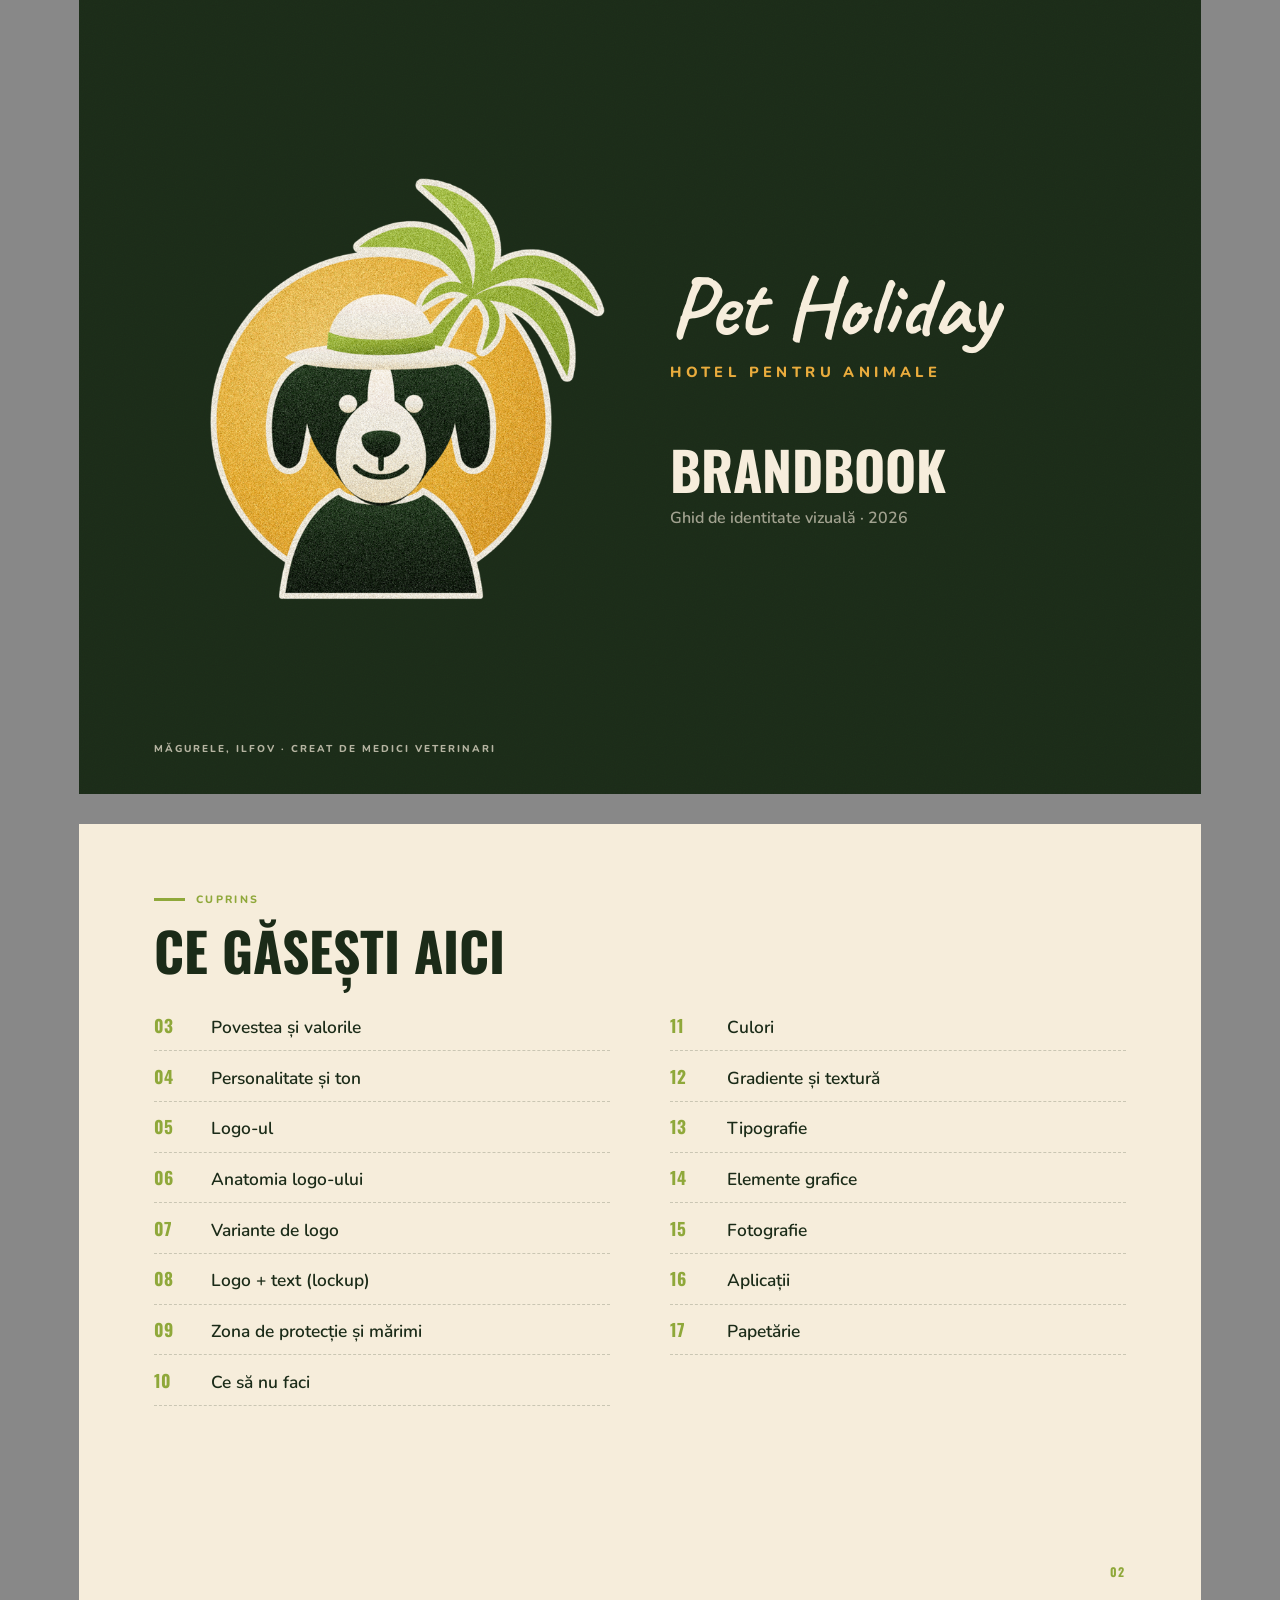
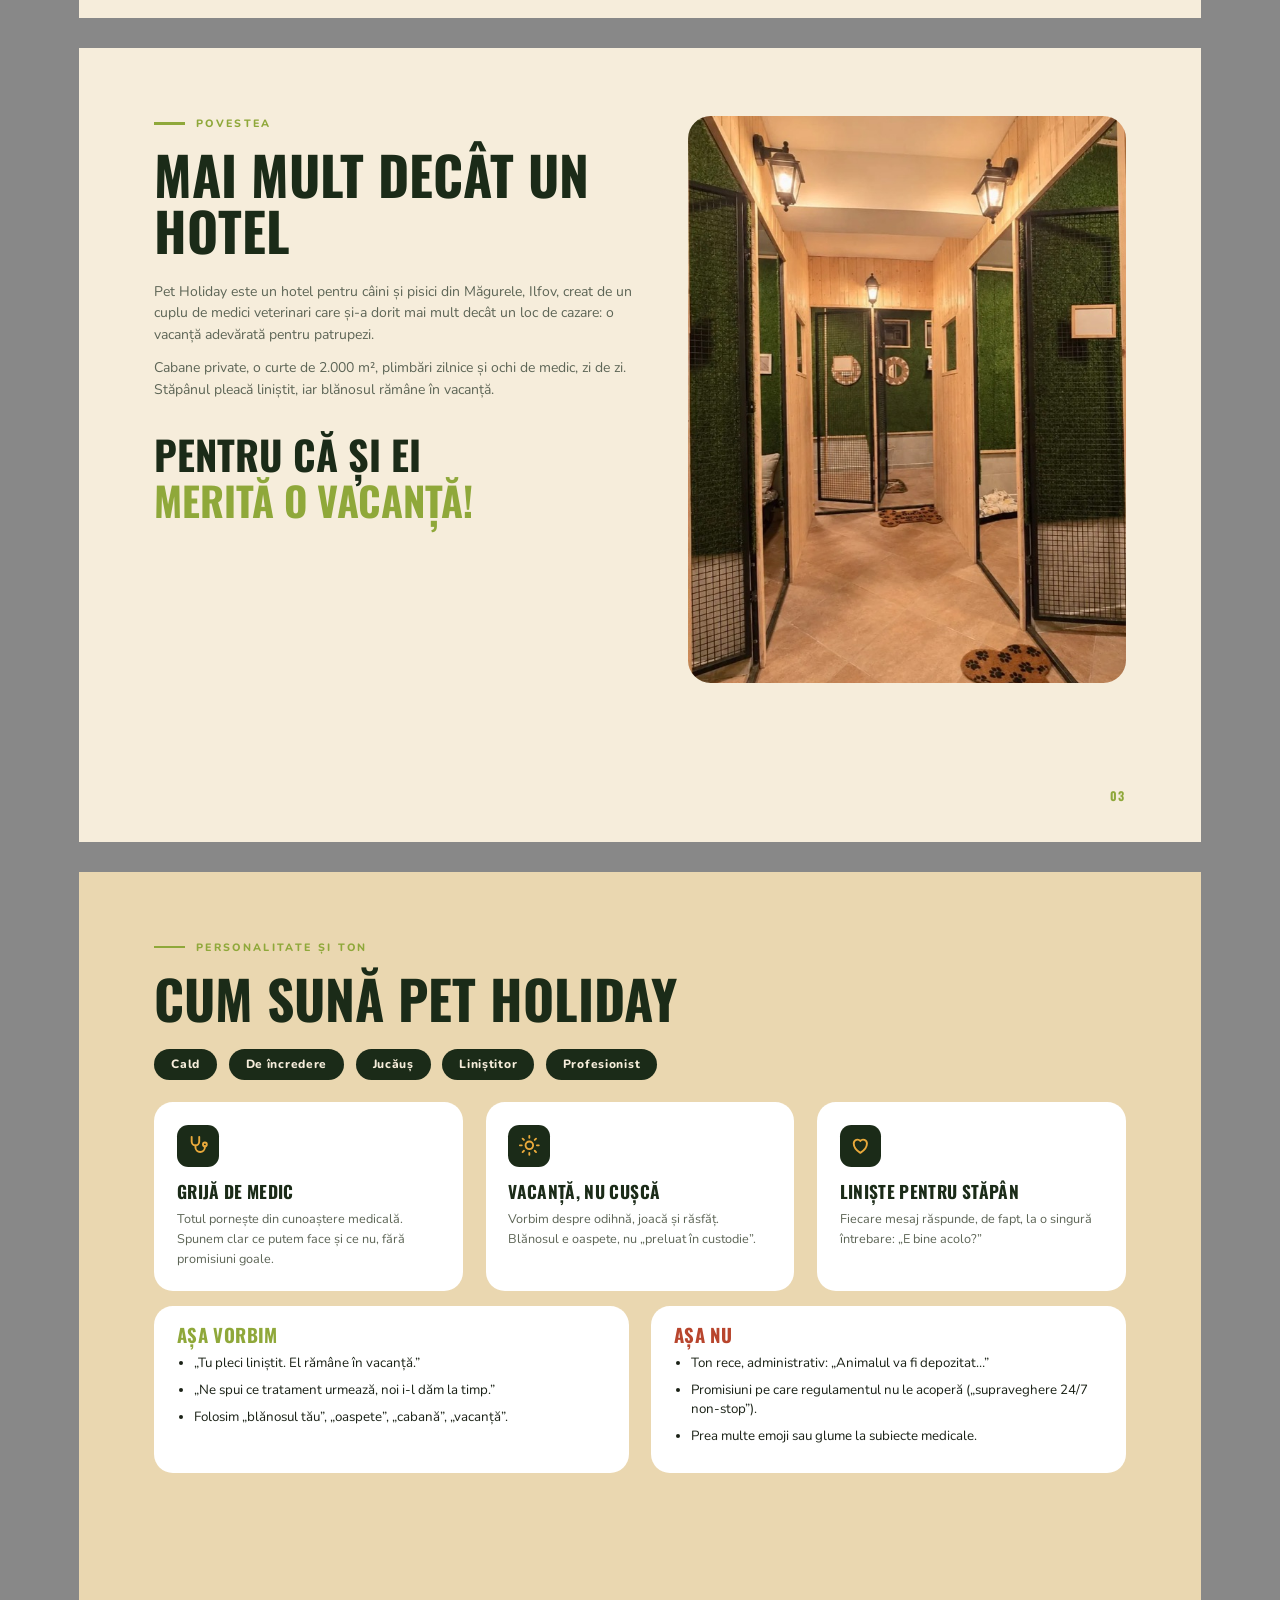
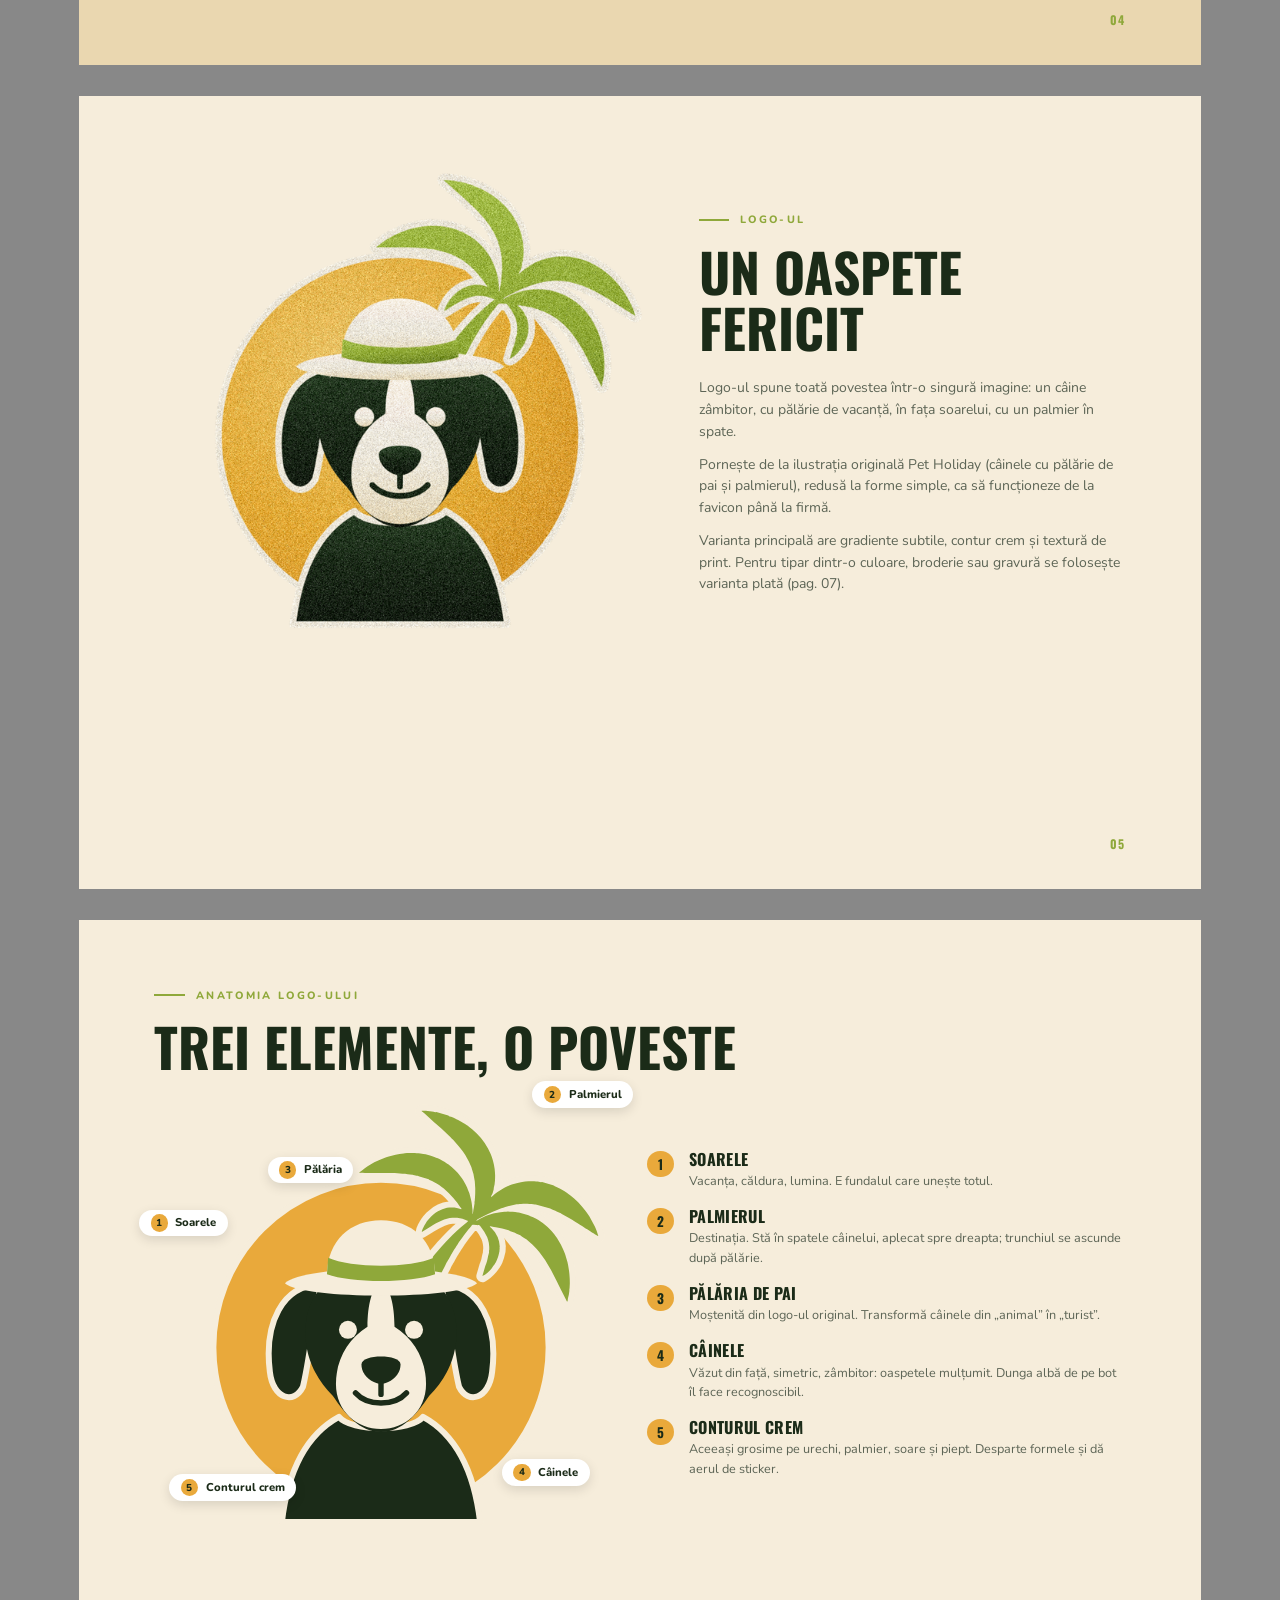
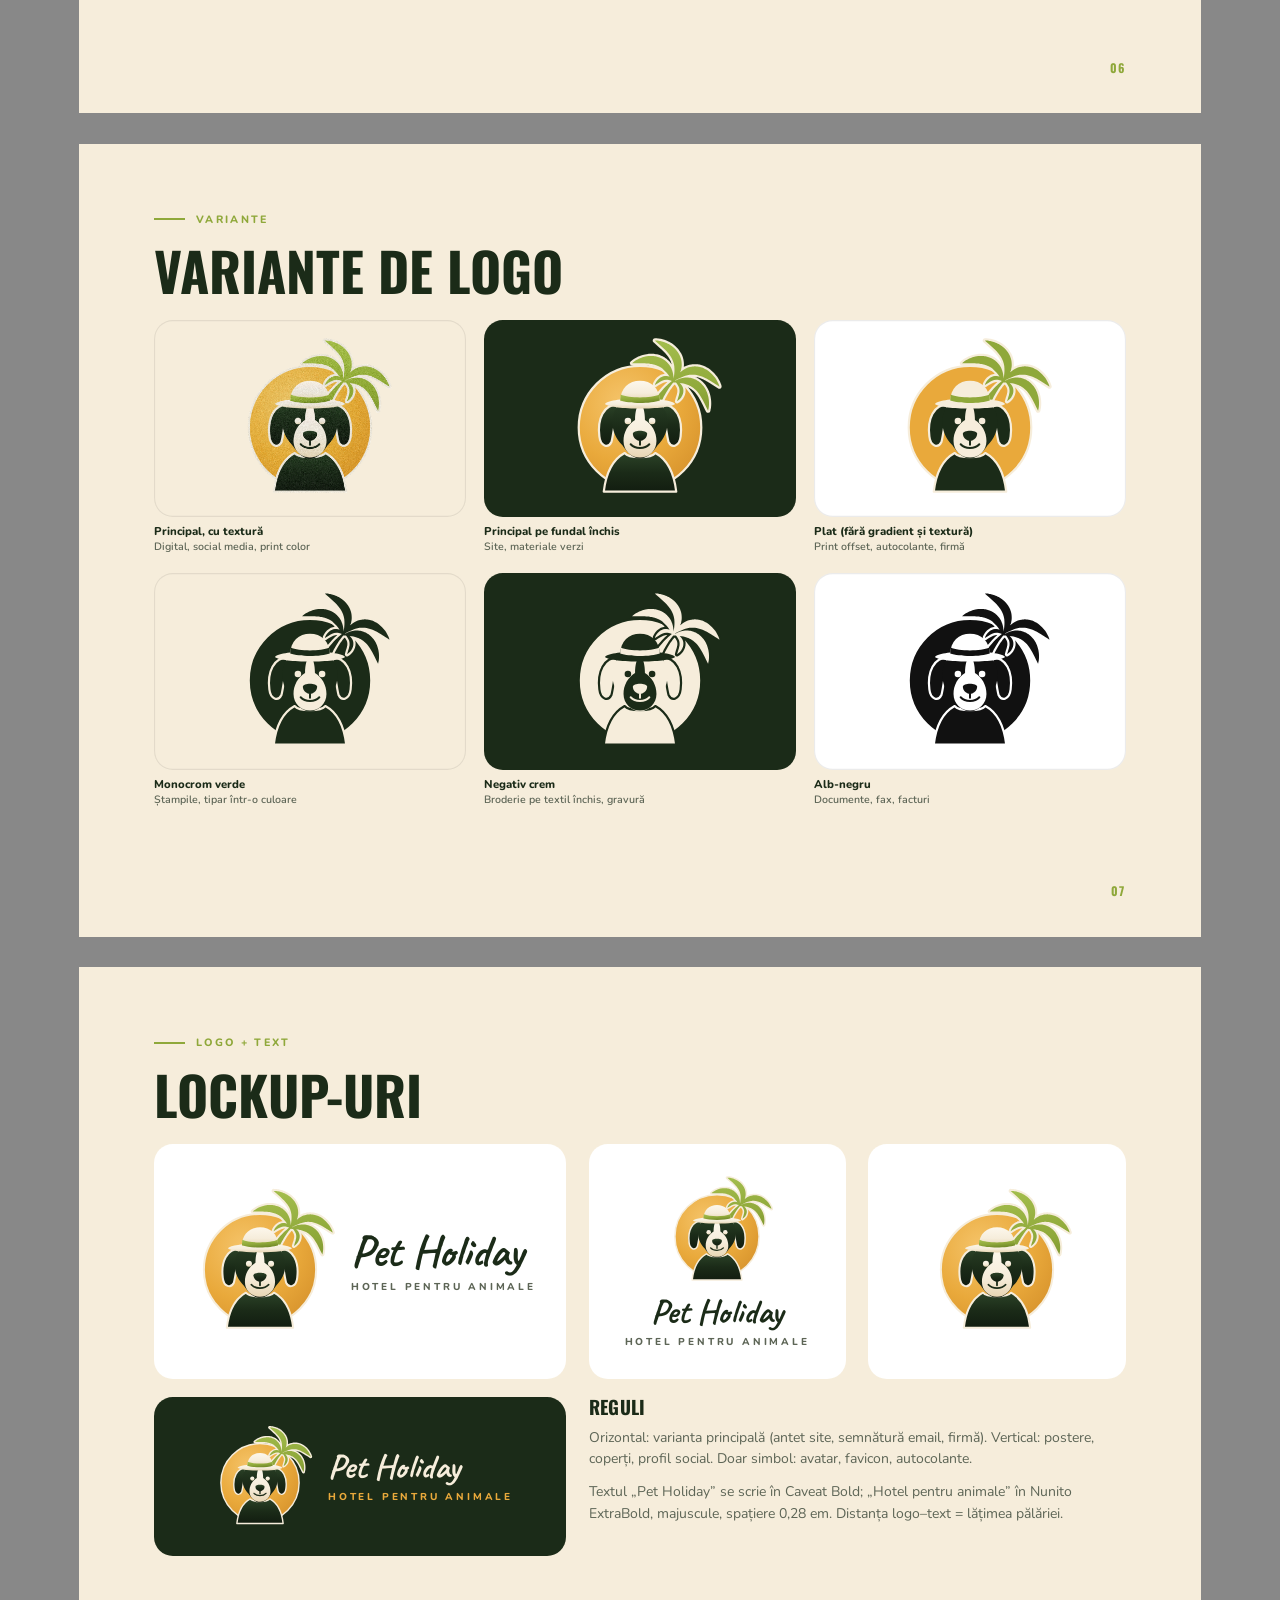
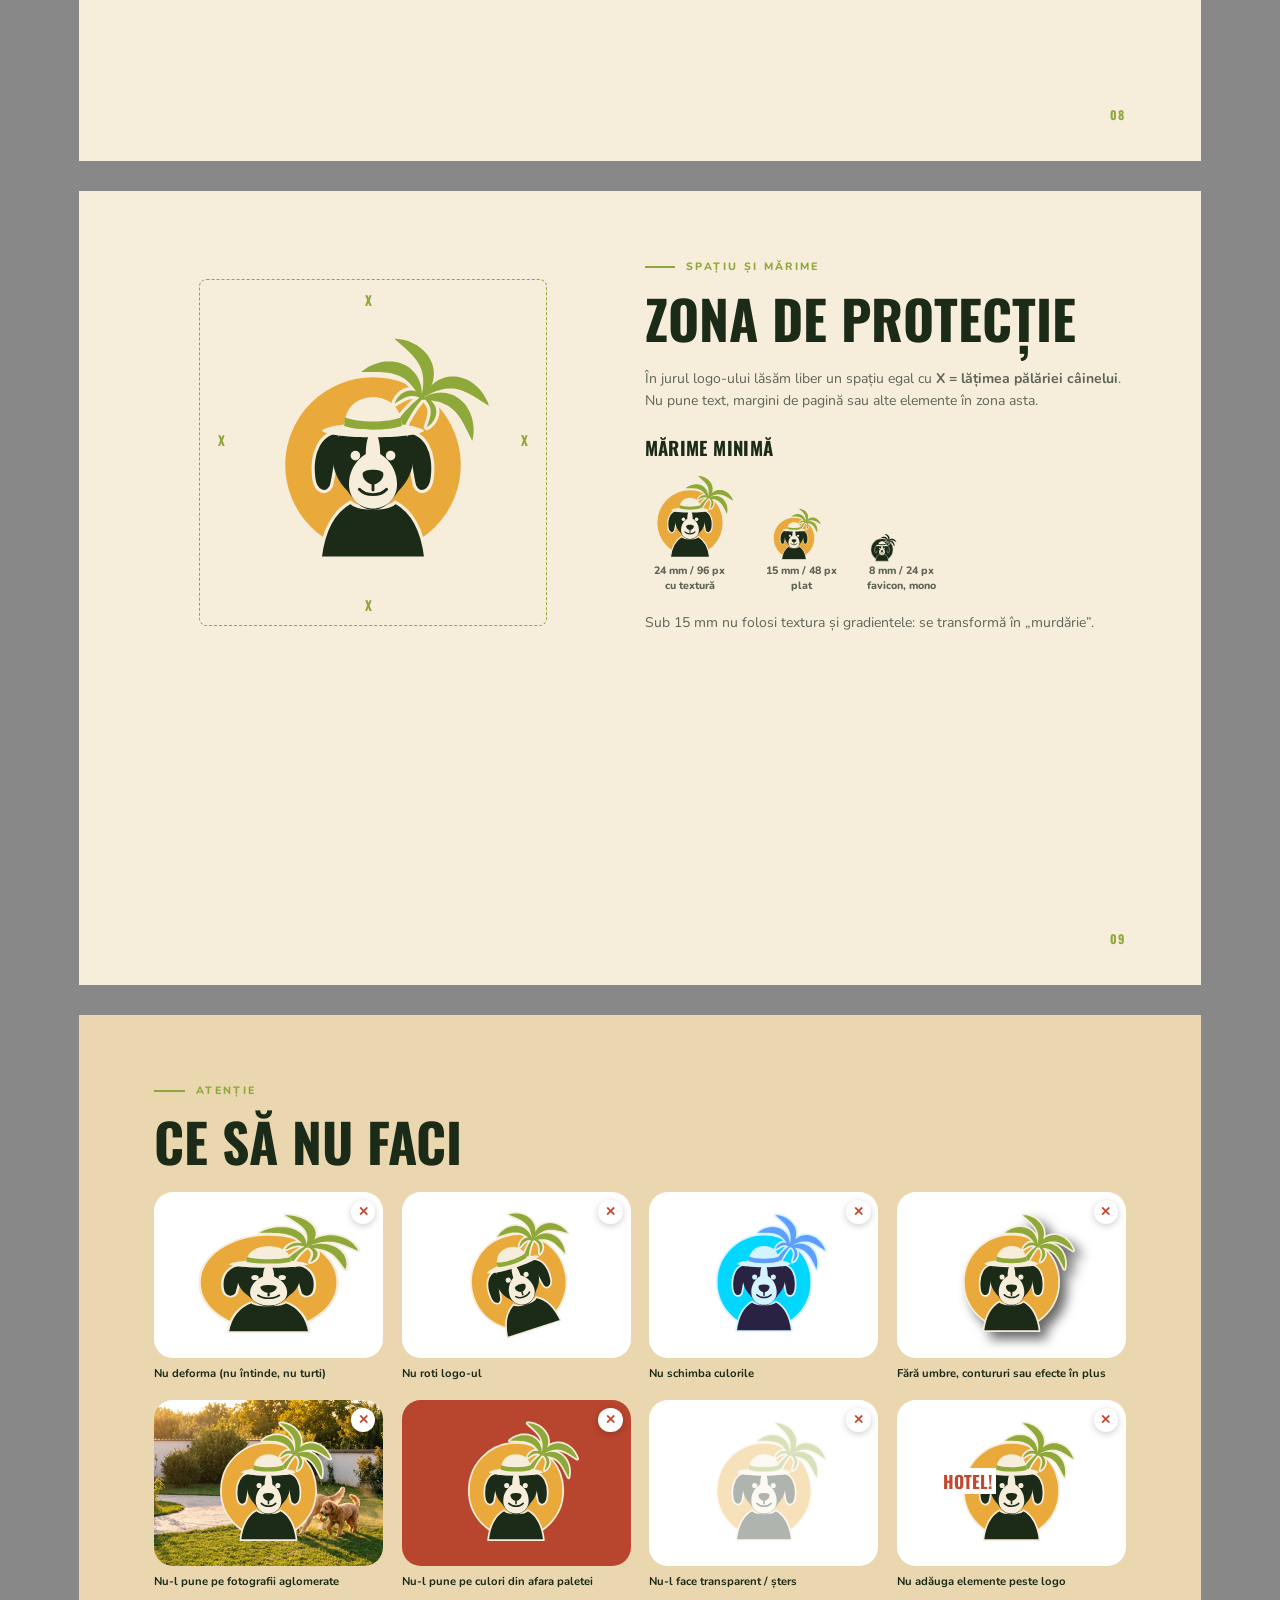
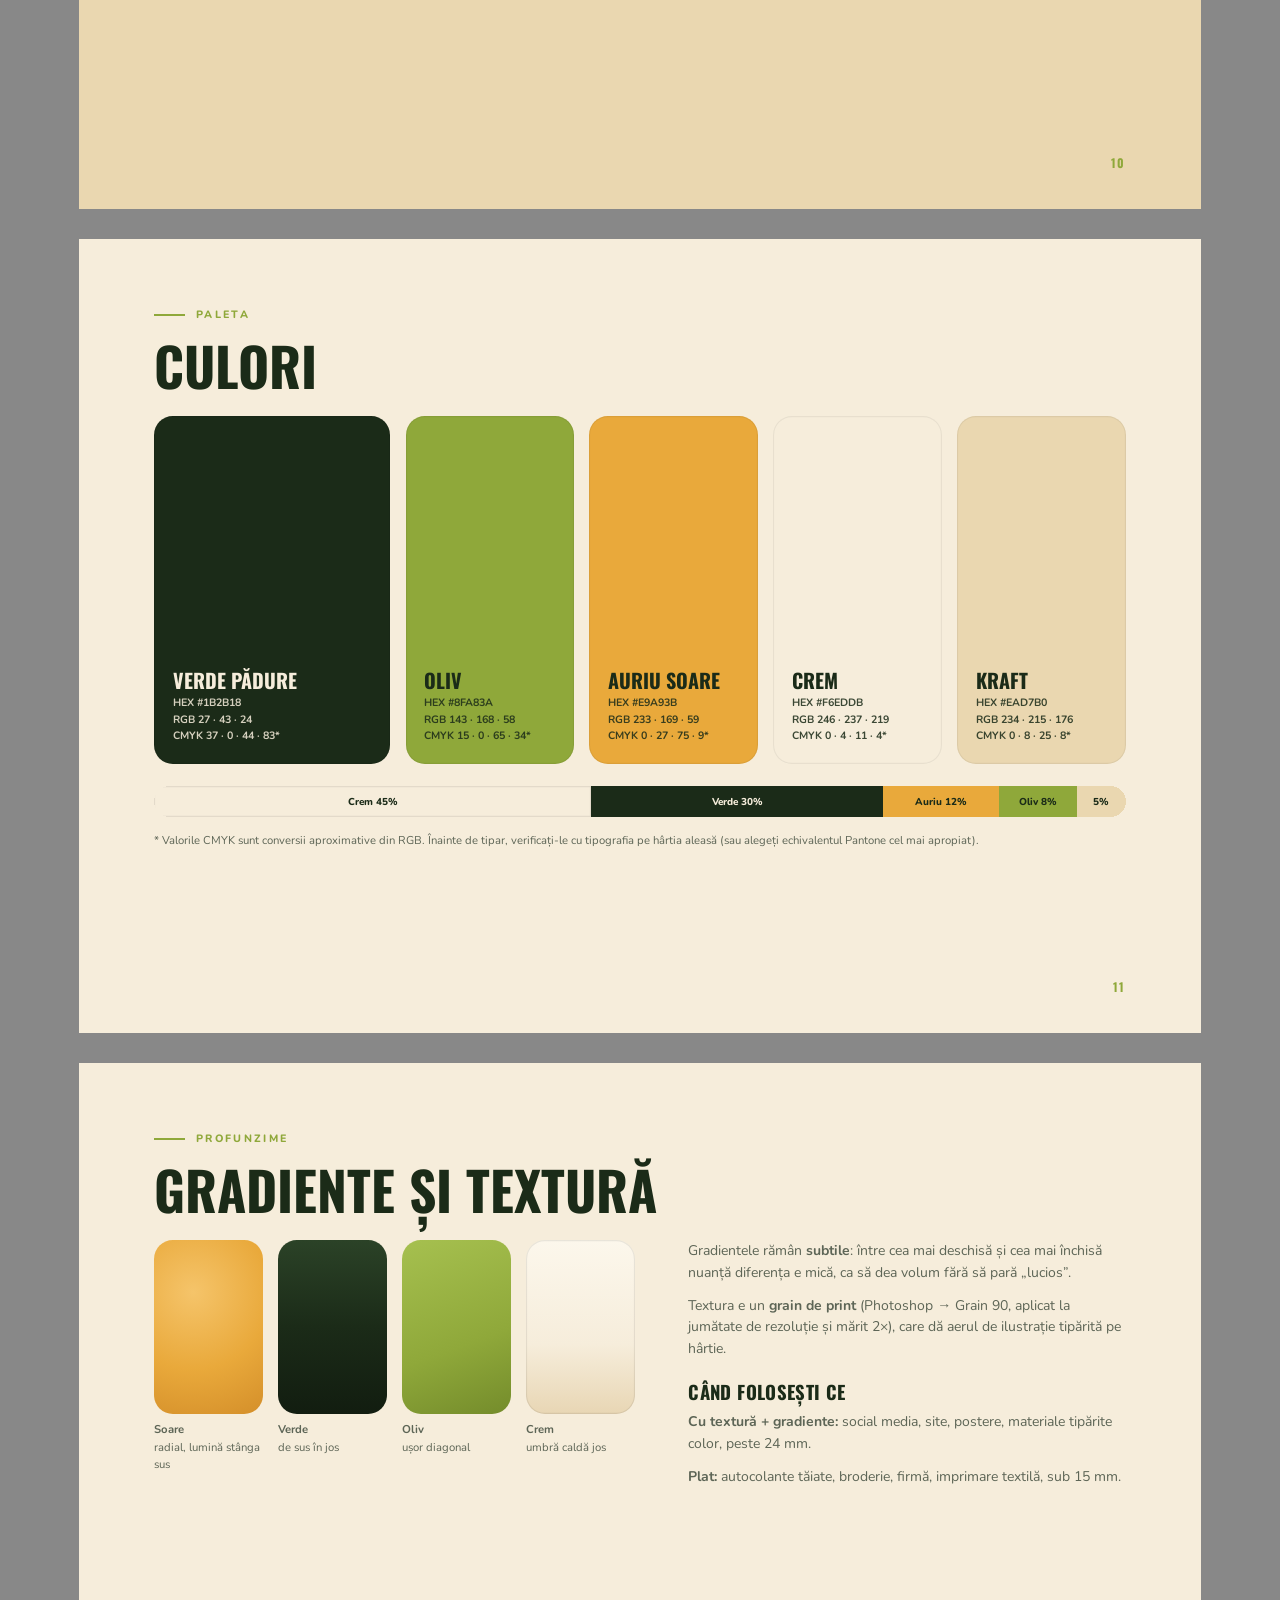
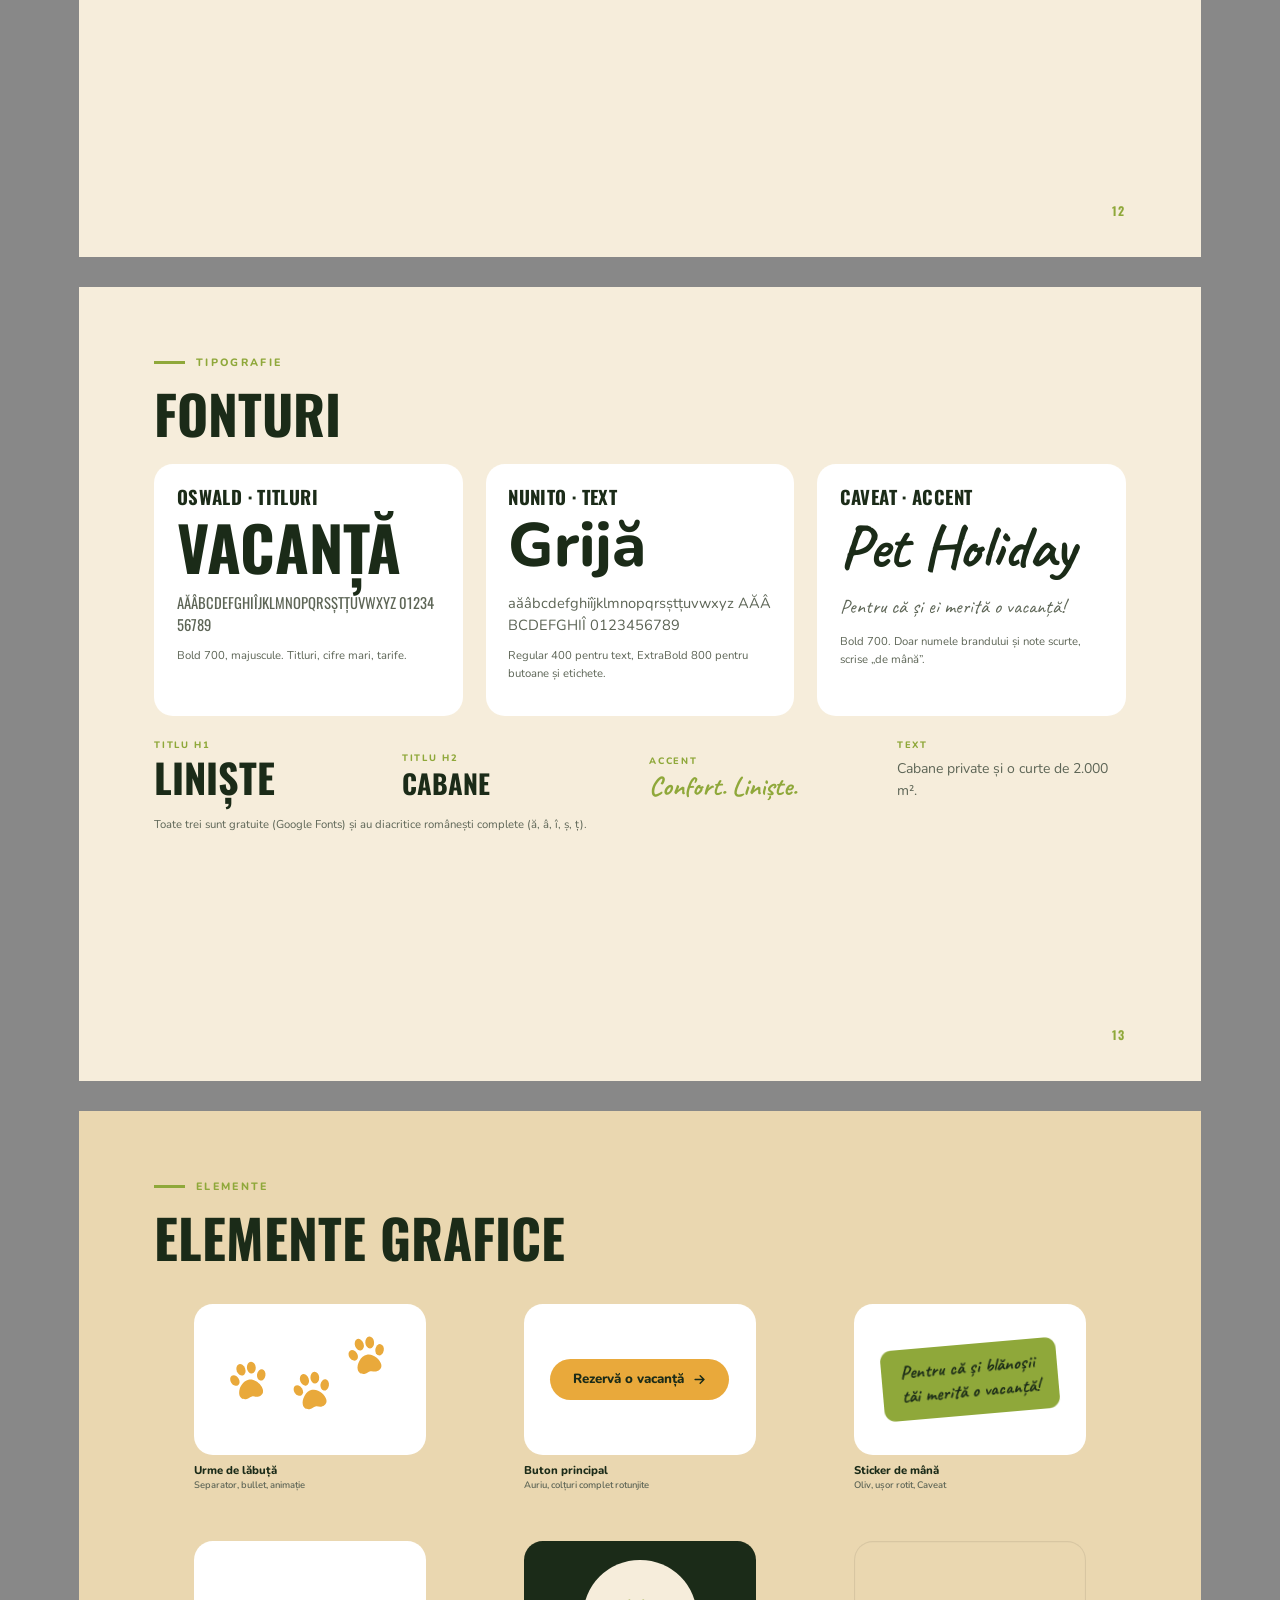
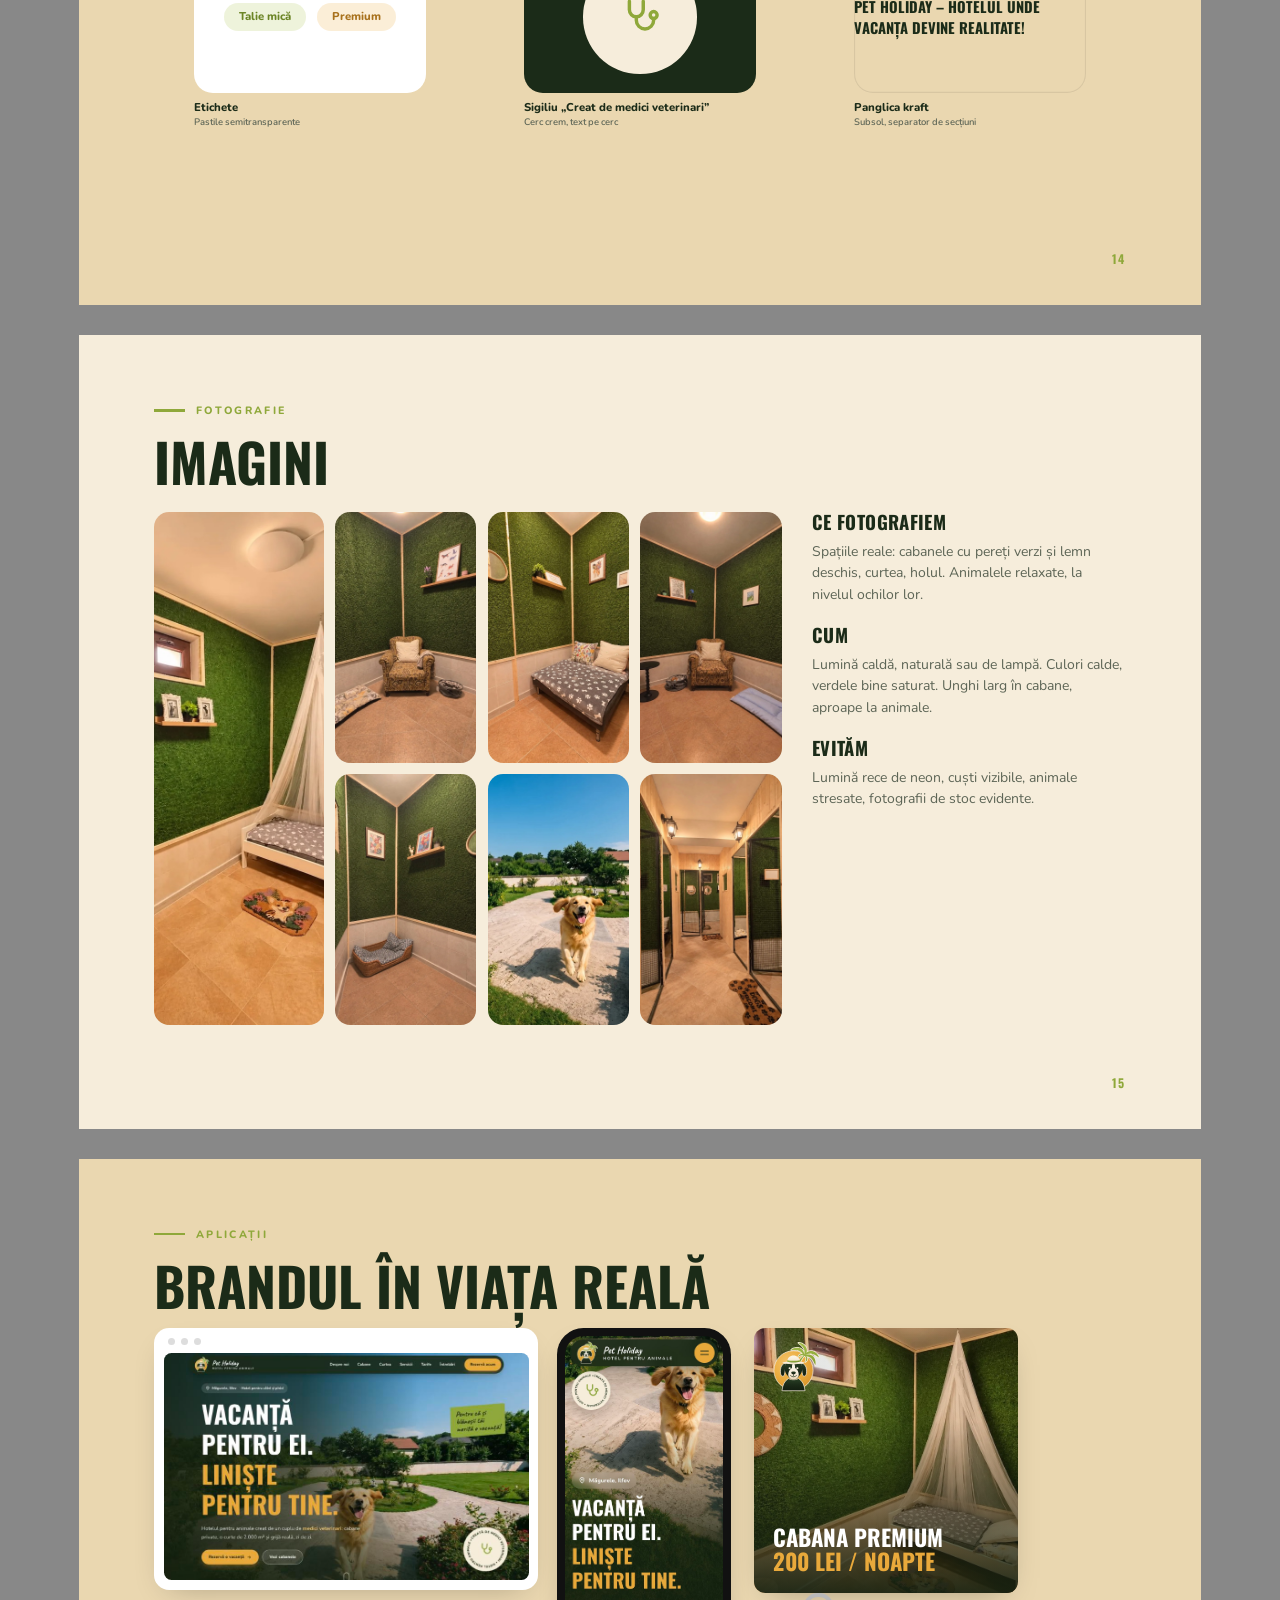
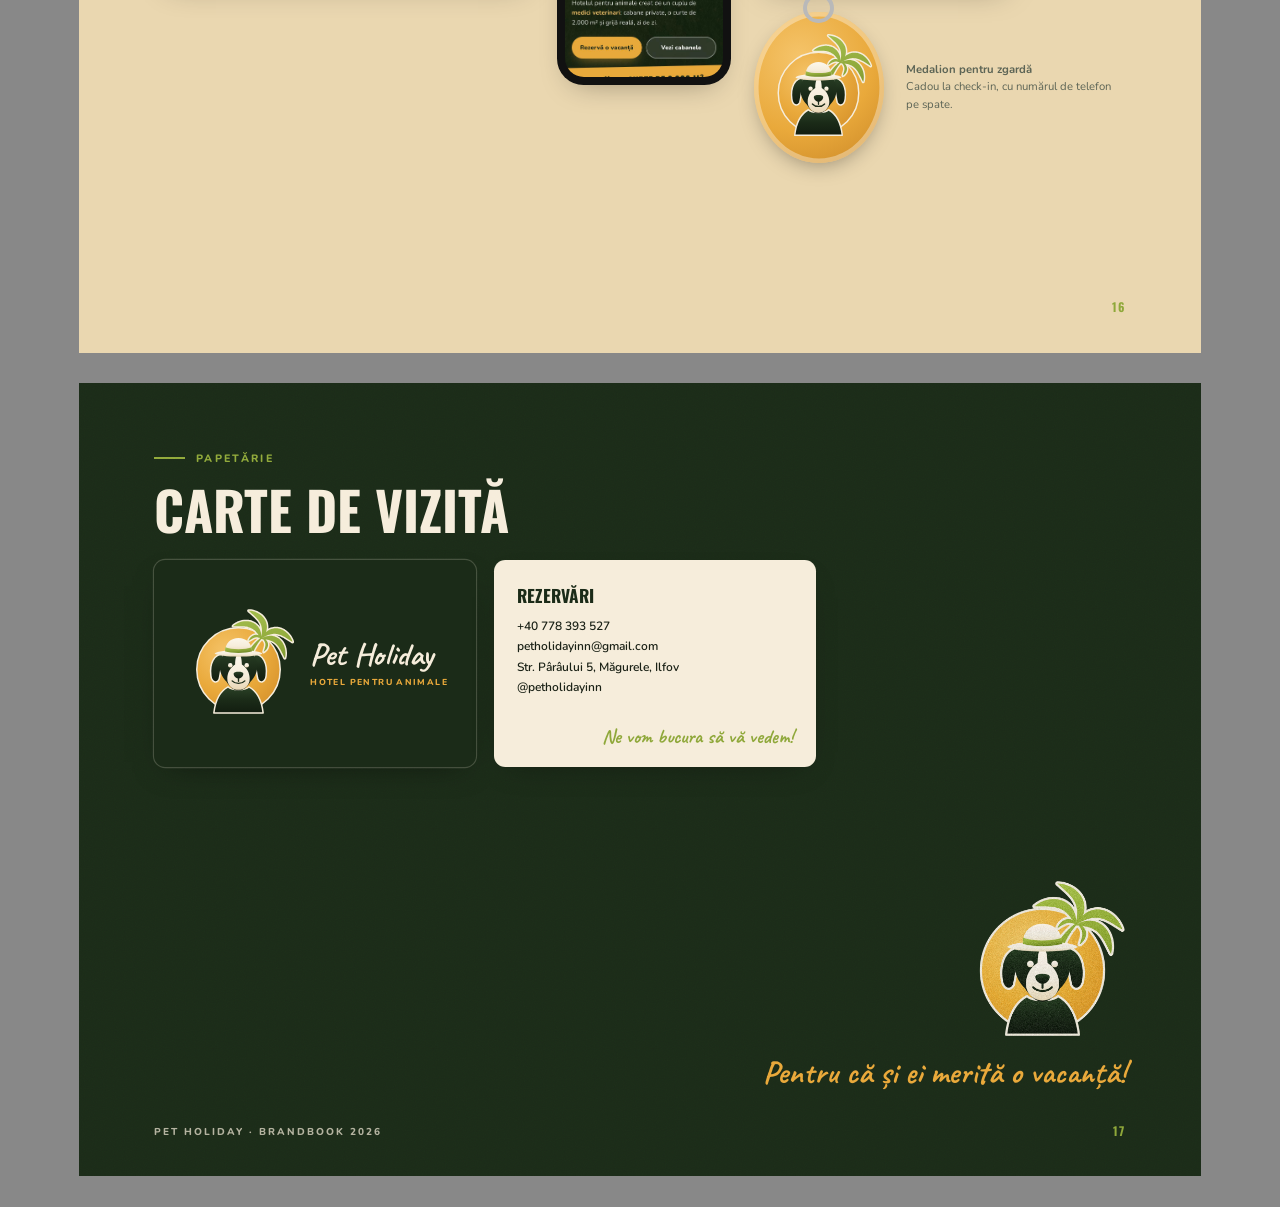
==== brandbook/index.html @ 78e35b61 "Logo nou, regulament, tarife, poze reale si brandbook - logo nou (caine cu palarie, soare, palmier) " ====
<!doctype html>
<html lang="ro">
<head>
<meta charset="utf-8">
<title>Pet Holiday – Brandbook</title>
<link rel="preconnect" href="https://fonts.googleapis.com">
<link rel="preconnect" href="https://fonts.gstatic.com" crossorigin>
<link href="https://fonts.googleapis.com/css2?family=Oswald:wght@500;600;700&family=Caveat:wght@500;700&family=Nunito:ital,wght@0,400;0,600;0,700;0,800;1,400&display=swap" rel="stylesheet">
<style>
  @page { size: 297mm 210mm; margin: 0; }
  :root { --forest:#1b2b18; --forest2:#24391f; --olive:#8fa83a; --gold:#e9a93b; --cream:#f6eddb; --kraft:#ead7b0; --ink:#1a2116; --muted:#5d6556; }
  * { box-sizing: border-box; -webkit-print-color-adjust: exact; print-color-adjust: exact; }
  html, body { margin: 0; background: #888; font-family: Nunito, sans-serif; color: var(--ink); }
  .page { width: 297mm; height: 210mm; position: relative; overflow: hidden; background: var(--cream); page-break-after: always; break-after: page; padding: 18mm 20mm; margin: 0 auto 8mm; }
  .page:last-child { page-break-after: auto; break-after: auto; }
  @media print { html, body { background: none; } .page { margin: 0; } }
  .dark { background: var(--forest); color: var(--cream); }
  .kraft { background: var(--kraft); }
  h1, h2, h3 { font-family: Oswald, sans-serif; text-transform: uppercase; margin: 0; line-height: 1.05; }
  h2 { font-size: 40pt; color: var(--forest); margin-bottom: 6mm; }
  .dark h2 { color: var(--cream); }
  h3 { font-size: 14pt; color: var(--forest); margin-bottom: 2.5mm; letter-spacing: .02em; }
  .dark h3 { color: var(--gold); }
  p { margin: 0 0 3mm; font-size: 10.5pt; line-height: 1.55; color: var(--muted); }
  .dark p { color: rgba(246,237,219,.78); }
  .eyebrow { display: flex; align-items: center; gap: 3mm; font: 800 8pt Nunito; letter-spacing: .22em; text-transform: uppercase; color: var(--olive); margin-bottom: 4mm; }
  .eyebrow::before { content: ""; width: 8mm; height: .6mm; background: currentColor; }
  .dark .eyebrow { color: var(--olive); }
  .script { font-family: Caveat, cursive; font-weight: 700; }
  .num { position: absolute; right: 20mm; bottom: 10mm; font: 700 9pt Oswald; color: var(--olive); letter-spacing: .1em; }
  .foot { position: absolute; left: 20mm; bottom: 10mm; font: 800 7.5pt Nunito; letter-spacing: .2em; text-transform: uppercase; color: var(--muted); opacity: .7; }
  .dark .foot { color: var(--cream); }
  .grid2 { display: grid; grid-template-columns: 1fr 1fr; gap: 14mm; align-items: center; }
  .card { background: #fff; border-radius: 5mm; padding: 6mm; }
  .tile { border-radius: 5mm; display: grid; place-items: center; }
  img { display: block; }

  /* copertă */
  .cover { display: grid; grid-template-columns: 1.05fr 1fr; align-items: center; gap: 10mm; }
  .cover .logo { width: 120mm; height: 120mm; }
  .cover .title b { display: block; font: 700 64pt/1 Caveat; color: var(--cream); }
  .cover .title small { display: block; font: 800 11pt Nunito; letter-spacing: .3em; text-transform: uppercase; color: var(--gold); margin-top: 3mm; }
  .cover .title .bb { font: 700 40pt/1 Oswald; text-transform: uppercase; color: var(--cream); margin-top: 16mm; }
  .cover .title .yr { font: 600 12pt Nunito; color: rgba(246,237,219,.6); margin-top: 3mm; }
  .grain { position: absolute; inset: 0; pointer-events: none; opacity: .14; background-image: url("data:image/svg+xml,%3Csvg xmlns='http://www.w3.org/2000/svg' width='220' height='220'%3E%3Cfilter id='n'%3E%3CfeTurbulence type='fractalNoise' baseFrequency='.9' numOctaves='2' stitchTiles='stitch'/%3E%3C/filter%3E%3Crect width='220' height='220' filter='url(%23n)'/%3E%3C/svg%3E"); mix-blend-mode: overlay; }

  /* cuprins */
  .toc { columns: 2; column-gap: 16mm; margin-top: 4mm; }
  .toc div { display: flex; gap: 5mm; align-items: baseline; padding: 3mm 0; border-bottom: .3mm dashed rgba(27,43,24,.2); break-inside: avoid; font: 600 13pt Nunito; color: var(--forest); }
  .toc span { font: 700 13pt Oswald; color: var(--olive); width: 10mm; }

  .values { display: grid; grid-template-columns: repeat(3, 1fr); gap: 6mm; margin-top: 8mm; }
  .values .card h3 { font-size: 13pt; }
  .values .card p { font-size: 9.5pt; margin: 0; }
  .ico { width: 11mm; height: 11mm; border-radius: 3mm; background: var(--forest); color: var(--gold); display: grid; place-items: center; margin-bottom: 4mm; }
  .ico svg { width: 6mm; height: 6mm; }
  .quote { font: 700 30pt/1.15 Oswald; text-transform: uppercase; color: var(--forest); }
  .quote em { font-style: normal; color: var(--olive); }

  .voice { display: grid; grid-template-columns: 1fr 1fr; gap: 6mm; margin-top: 4mm; }
  .voice .card { padding: 5mm 6mm; }
  .voice li { font-size: 10pt; line-height: 1.45; color: var(--ink); margin-bottom: 2mm; }
  .voice ul { margin: 0; padding-left: 4.5mm; }
  .ok h3 { color: var(--olive); } .no h3 { color: #b8452d; }
  .traits { display: flex; gap: 3mm; flex-wrap: wrap; margin: 2mm 0 6mm; }
  .traits span { padding: 2mm 4.5mm; border-radius: 99mm; background: var(--forest); color: var(--cream); font: 800 9pt Nunito; letter-spacing: .06em; }

  /* logo */
  .anat { position: relative; width: 120mm; height: 120mm; }
  .anat img { width: 100%; height: 100%; }
  .lbl { position: absolute; font: 800 8.5pt Nunito; color: var(--forest); background: #fff; padding: 1.2mm 3mm; border-radius: 99mm; white-space: nowrap; box-shadow: 0 1mm 3mm rgba(0,0,0,.12); }
  .lbl::before { content: attr(data-n); display: inline-grid; place-items: center; width: 4.6mm; height: 4.6mm; border-radius: 50%; background: var(--gold); color: var(--forest); margin-right: 2mm; font-size: 7.5pt; }
  .legend .row { display: flex; gap: 4mm; margin-bottom: 4.5mm; }
  .legend .row b { flex: none; width: 7mm; height: 7mm; border-radius: 50%; background: var(--gold); display: grid; place-items: center; font: 700 10pt Oswald; color: var(--forest); }
  .legend h3 { font-size: 12pt; margin-bottom: 1mm; }
  .legend p { margin: 0; font-size: 9.5pt; }

  .variants { display: grid; grid-template-columns: repeat(3, 1fr); gap: 5mm; margin-top: 2mm; }
  .variants figure { margin: 0; }
  .variants .tile { height: 52mm; }
  .variants img { width: 44mm; height: 44mm; }
  .variants figcaption { margin-top: 2mm; font: 800 8.5pt Nunito; color: var(--forest); }
  .variants figcaption small { display: block; font-weight: 600; color: var(--muted); font-size: 8pt; }

  .lockups { display: grid; grid-template-columns: 1.6fr 1fr 1fr; gap: 6mm; margin-top: 4mm; }
  .lock { display: flex; align-items: center; gap: 4mm; }
  .wm b { display: block; font: 700 34pt/1 Caveat; color: var(--forest); }
  .wm small { display: block; font: 800 7.5pt Nunito; letter-spacing: .28em; text-transform: uppercase; color: var(--muted); margin-top: 1.5mm; white-space: nowrap; }
  .dark .wm b, .wmdark b { color: var(--cream); } .wmdark small { color: var(--gold); }

  .clear { position: relative; width: 92mm; height: 92mm; margin: 0 auto; }
  .clear .box { position: absolute; inset: 0; border: .4mm dashed var(--olive); border-radius: 2mm; }
  .clear .inner { position: absolute; inset: 14mm; }
  .clear .inner img { width: 100%; height: 100%; }
  .clear .x { position: absolute; font: 700 10pt Oswald; color: var(--olive); }
  .sizes { display: flex; align-items: flex-end; gap: 8mm; margin-top: 4mm; }
  .sizes div { text-align: center; font: 800 8pt Nunito; color: var(--muted); }

  .donts { display: grid; grid-template-columns: repeat(4, 1fr); gap: 5mm; }
  .donts figure { margin: 0; }
  .donts .tile { height: 44mm; position: relative; background: #fff; overflow: hidden; }
  .donts img { width: 34mm; height: 34mm; }
  .donts .tile::after { content: "✕"; position: absolute; top: 2mm; right: 2mm; width: 6.5mm; height: 6.5mm; border-radius: 50%; background: #fff; display: grid; place-items: center; font: 800 10pt Nunito; color: #c4472f; box-shadow: 0 .5mm 2mm rgba(0,0,0,.2); }
  .donts figcaption { margin-top: 2mm; font: 700 8.5pt Nunito; color: var(--forest); line-height: 1.35; }

  .swatches { display: grid; grid-template-columns: 1.4fr 1fr 1fr 1fr 1fr; gap: 4mm; height: 92mm; }
  .sw { border-radius: 5mm; padding: 5mm; display: flex; flex-direction: column; justify-content: flex-end; box-shadow: inset 0 0 0 .3mm rgba(0,0,0,.06); }
  .sw b { font: 700 15pt Oswald; text-transform: uppercase; }
  .sw span { font: 700 8pt Nunito; line-height: 1.55; opacity: .85; }
  .bar { display: flex; height: 8mm; border-radius: 99mm; overflow: hidden; margin-top: 6mm; }
  .bar div { display: grid; place-items: center; font: 800 7.5pt Nunito; }

  .type { display: grid; grid-template-columns: 1fr 1fr 1fr; gap: 6mm; }
  .type .card { padding: 6mm; }
  .type .big { font-size: 46pt; line-height: 1; color: var(--forest); margin: 2mm 0 4mm; }
  .type .abc { font-size: 11pt; color: var(--muted); line-height: 1.5; word-break: break-all; }
  .hier { margin-top: 6mm; display: grid; grid-template-columns: repeat(4, 1fr); gap: 5mm; align-items: end; }
  .hier div small { display: block; font: 800 7pt Nunito; letter-spacing: .18em; text-transform: uppercase; color: var(--olive); margin-bottom: 1.5mm; }

  .elems { display: grid; grid-template-columns: repeat(3, 1fr); gap: 5mm; }
  .elems .tile { height: 40mm; background: #fff; }
  .elems figcaption { margin-top: 2mm; font: 800 8.5pt Nunito; color: var(--forest); }
  .elems figcaption small { display: block; font-weight: 600; color: var(--muted); }
  .btn { display: inline-flex; align-items: center; gap: 2mm; padding: 3mm 6mm; border-radius: 99mm; background: var(--gold); color: var(--forest); font: 800 10pt Nunito; }
  .chip { padding: 1.6mm 4mm; border-radius: 99mm; background: rgba(169,195,74,.2); color: #6c8526; font: 800 8.5pt Nunito; }
  .stk { padding: 3mm 5mm; border-radius: 3mm; background: var(--olive); color: var(--forest); font: 700 14pt Caveat; transform: rotate(-5deg); }

  .photos { display: grid; grid-template-columns: 1.2fr 1fr 1fr 1fr; grid-template-rows: 1fr 1fr; gap: 3mm; height: 120mm; }
  .photos img { width: 100%; height: 100%; object-fit: cover; border-radius: 4mm; }
  .photos img:first-child { grid-row: span 2; }

  .apps { display: grid; grid-template-columns: 1.55fr 1fr; gap: 6mm; height: 150mm; }
  .browser { background: #fff; border-radius: 4mm; padding: 2.5mm; box-shadow: 0 3mm 8mm -4mm rgba(0,0,0,.3); }
  .browser .dots { display: flex; gap: 1.5mm; margin: 0 0 2mm 1mm; } .browser .dots i { width: 2mm; height: 2mm; border-radius: 50%; background: #ddd; }
  .browser img { width: 100%; border-radius: 2mm; }
  .phone { width: 46mm; border-radius: 7mm; background: #111; padding: 2.2mm; box-shadow: 0 3mm 8mm -4mm rgba(0,0,0,.4); }
  .phone img { width: 100%; border-radius: 5mm; }
  .bcards { display: flex; gap: 5mm; }
  .bc { width: 85mm; height: 55mm; border-radius: 3mm; padding: 6mm; position: relative; box-shadow: 0 3mm 8mm -4mm rgba(0,0,0,.35); }
  .ig { width: 70mm; height: 70mm; border-radius: 3mm; overflow: hidden; position: relative; box-shadow: 0 3mm 8mm -4mm rgba(0,0,0,.35); }
  .ig img.bg { position: absolute; inset: 0; width: 100%; height: 100%; object-fit: cover; }
  .ig .shade { position: absolute; inset: 0; background: linear-gradient(0deg, rgba(20,33,17,.92), rgba(20,33,17,.1) 65%); }
  .ig .txt { position: absolute; left: 5mm; right: 5mm; bottom: 5mm; color: #fff; font: 700 17pt/1.05 Oswald; text-transform: uppercase; }
  .ig .txt em { font-style: normal; color: var(--gold); }
  .ig .lg { position: absolute; top: 3.5mm; left: 3.5mm; width: 14mm; height: 14mm; }
  .tag { width: 40mm; height: 40mm; border-radius: 50%; background: radial-gradient(circle at 35% 30%, #f5c46a, #e9a93b 55%, #c98626); display: grid; place-items: center; box-shadow: 0 2mm 6mm -2mm rgba(0,0,0,.4), inset 0 0 0 1.2mm rgba(255,255,255,.35); position: relative; }
  .tag::before { content: ""; position: absolute; top: -5mm; width: 6mm; height: 6mm; border-radius: 50%; border: 1.2mm solid #b9b9b9; }
  .tag img { width: 29mm; height: 29mm; }
</style>
</head>
<body>
<svg width="0" height="0" style="position:absolute">
  <symbol id="paw" viewBox="0 0 64 64" fill="currentColor"><ellipse cx="13" cy="28" rx="6" ry="8" transform="rotate(-22 13 28)"/><ellipse cx="51" cy="28" rx="6" ry="8" transform="rotate(22 51 28)"/><ellipse cx="24.5" cy="15" rx="6.2" ry="8.4" transform="rotate(-8 24.5 15)"/><ellipse cx="39.5" cy="15" rx="6.2" ry="8.4" transform="rotate(8 39.5 15)"/><path d="M32 31c-9 0-17 10-17 18 0 6 5 8 9 8 3 0 5-2 8-2s5 2 8 2c4 0 9-2 9-8 0-8-8-18-17-18z"/></symbol>
  <symbol id="steth" viewBox="0 0 24 24" fill="none" stroke="currentColor" stroke-width="2" stroke-linecap="round" stroke-linejoin="round"><path d="M6 3v5a4 4 0 0 0 8 0V3"/><path d="M10 12v2a5 5 0 0 0 10 0v-1"/><circle cx="20" cy="11" r="2"/></symbol>
  <symbol id="sun" viewBox="0 0 24 24" fill="none" stroke="currentColor" stroke-width="2" stroke-linecap="round"><circle cx="12" cy="12" r="4"/><path d="M12 2v2M12 20v2M4.9 4.9l1.4 1.4M17.7 17.7l1.4 1.4M2 12h2M20 12h2M4.9 19.1l1.4-1.4M17.7 6.3l1.4-1.4"/></symbol>
  <symbol id="heart" viewBox="0 0 24 24" fill="none" stroke="currentColor" stroke-width="2" stroke-linecap="round" stroke-linejoin="round"><path d="M12 20s-7-4.5-7-10a4 4 0 0 1 7-2.6A4 4 0 0 1 19 10c0 5.5-7 10-7 10z"/></symbol>
  <symbol id="arrow" viewBox="0 0 24 24" fill="none" stroke="currentColor" stroke-width="2.4" stroke-linecap="round" stroke-linejoin="round"><path d="M5 12h14M13 6l6 6-6 6"/></symbol>
</svg>

<!-- 1. COPERTĂ -->
<section class="page dark cover">
  <div class="grain"></div>
  <img class="logo" src="assets/logo-textura-1200.png" alt="">
  <div class="title">
    <b>Pet Holiday</b>
    <small>Hotel pentru animale</small>
    <div class="bb">Brandbook</div>
    <div class="yr">Ghid de identitate vizuală · 2026</div>
  </div>
  <div class="foot">Măgurele, Ilfov · creat de medici veterinari</div>
</section>

<!-- 2. CUPRINS -->
<section class="page">
  <p class="eyebrow">Cuprins</p>
  <h2>Ce găsești aici</h2>
  <div class="toc">
    <div><span>03</span>Povestea și valorile</div>
    <div><span>04</span>Personalitate și ton</div>
    <div><span>05</span>Logo-ul</div>
    <div><span>06</span>Anatomia logo-ului</div>
    <div><span>07</span>Variante de logo</div>
    <div><span>08</span>Logo + text (lockup)</div>
    <div><span>09</span>Zona de protecție și mărimi</div>
    <div><span>10</span>Ce să nu faci</div>
    <div><span>11</span>Culori</div>
    <div><span>12</span>Gradiente și textură</div>
    <div><span>13</span>Tipografie</div>
    <div><span>14</span>Elemente grafice</div>
    <div><span>15</span>Fotografie</div>
    <div><span>16</span>Aplicații</div>
    <div><span>17</span>Papetărie</div>
  </div>
  <div class="num">02</div>
</section>

<!-- 3. POVESTE -->
<section class="page">
  <div class="grid2" style="grid-template-columns:1.1fr 1fr; align-items:start">
    <div>
      <p class="eyebrow">Povestea</p>
      <h2>Mai mult decât un hotel</h2>
      <p>Pet Holiday este un hotel pentru câini și pisici din Măgurele, Ilfov, creat de un cuplu de medici veterinari care și-a dorit mai mult decât un loc de cazare: o vacanță adevărată pentru patrupezi.</p>
      <p>Cabane private, o curte de 2.000 m², plimbări zilnice și ochi de medic, zi de zi. Stăpânul pleacă liniștit, iar blănosul rămâne în vacanță.</p>
      <p class="quote" style="margin-top:8mm">Pentru că și ei<br><em>merită o vacanță!</em></p>
    </div>
    <div><img src="assets/real-hol.jpg" alt="" style="width:100%;height:150mm;object-fit:cover;border-radius:6mm"></div>
  </div>
  <div class="num">03</div>
</section>

<!-- 4. PERSONALITATE -->
<section class="page kraft">
  <p class="eyebrow">Personalitate și ton</p>
  <h2>Cum sună Pet Holiday</h2>
  <div class="traits"><span>Cald</span><span>De încredere</span><span>Jucăuș</span><span>Liniștitor</span><span>Profesionist</span></div>
  <div class="values" style="margin-top:0">
    <div class="card"><div class="ico"><svg><use href="#steth"/></svg></div><h3>Grijă de medic</h3><p>Totul pornește din cunoaștere medicală. Spunem clar ce putem face și ce nu, fără promisiuni goale.</p></div>
    <div class="card"><div class="ico"><svg><use href="#sun"/></svg></div><h3>Vacanță, nu cușcă</h3><p>Vorbim despre odihnă, joacă și răsfăț. Blănosul e oaspete, nu „preluat în custodie”.</p></div>
    <div class="card"><div class="ico"><svg><use href="#heart"/></svg></div><h3>Liniște pentru stăpân</h3><p>Fiecare mesaj răspunde, de fapt, la o singură întrebare: „E bine acolo?”</p></div>
  </div>
  <div class="voice">
    <div class="card ok"><h3>Așa vorbim</h3><ul><li>„Tu pleci liniștit. El rămâne în vacanță.”</li><li>„Ne spui ce tratament urmează, noi i-l dăm la timp.”</li><li>Folosim „blănosul tău”, „oaspete”, „cabană”, „vacanță”.</li></ul></div>
    <div class="card no"><h3>Așa nu</h3><ul><li>Ton rece, administrativ: „Animalul va fi depozitat…”</li><li>Promisiuni pe care regulamentul nu le acoperă („supraveghere 24/7 non-stop”).</li><li>Prea multe emoji sau glume la subiecte medicale.</li></ul></div>
  </div>
  <div class="num">04</div>
</section>

<!-- 5. LOGO -->
<section class="page">
  <div class="grid2" style="grid-template-columns:1fr 1fr">
    <div style="display:grid;place-items:center"><img src="assets/logo-textura-1200.png" alt="" style="width:130mm;height:130mm"></div>
    <div>
      <p class="eyebrow">Logo-ul</p>
      <h2>Un oaspete fericit</h2>
      <p>Logo-ul spune toată povestea într-o singură imagine: un câine zâmbitor, cu pălărie de vacanță, în fața soarelui, cu un palmier în spate.</p>
      <p>Pornește de la ilustrația originală Pet Holiday (câinele cu pălărie de pai și palmierul), redusă la forme simple, ca să funcționeze de la favicon până la firmă.</p>
      <p>Varianta principală are gradiente subtile, contur crem și textură de print. Pentru tipar dintr-o culoare, broderie sau gravură se folosește varianta plată (pag. 07).</p>
    </div>
  </div>
  <div class="num">05</div>
</section>

<!-- 6. ANATOMIE -->
<section class="page">
  <p class="eyebrow">Anatomia logo-ului</p>
  <h2>Trei elemente, o poveste</h2>
  <div class="grid2" style="grid-template-columns:1fr 1.05fr; gap:10mm">
    <div class="anat">
      <img src="assets/logo-plat.svg" alt="">
      <span class="lbl" data-n="1" style="left:-4mm;top:30mm">Soarele</span>
      <span class="lbl" data-n="2" style="left:100mm;top:-4mm">Palmierul</span>
      <span class="lbl" data-n="3" style="left:30mm;top:16mm">Pălăria</span>
      <span class="lbl" data-n="4" style="left:92mm;top:96mm">Câinele</span>
      <span class="lbl" data-n="5" style="left:4mm;top:100mm">Conturul crem</span>
    </div>
    <div class="legend">
      <div class="row"><b>1</b><div><h3>Soarele</h3><p>Vacanța, căldura, lumina. E fundalul care unește totul.</p></div></div>
      <div class="row"><b>2</b><div><h3>Palmierul</h3><p>Destinația. Stă în spatele câinelui, aplecat spre dreapta; trunchiul se ascunde după pălărie.</p></div></div>
      <div class="row"><b>3</b><div><h3>Pălăria de pai</h3><p>Moștenită din logo-ul original. Transformă câinele din „animal” în „turist”.</p></div></div>
      <div class="row"><b>4</b><div><h3>Câinele</h3><p>Văzut din față, simetric, zâmbitor: oaspetele mulțumit. Dunga albă de pe bot îl face recognoscibil.</p></div></div>
      <div class="row"><b>5</b><div><h3>Conturul crem</h3><p>Aceeași grosime pe urechi, palmier, soare și piept. Desparte formele și dă aerul de sticker.</p></div></div>
    </div>
  </div>
  <div class="num">06</div>
</section>

<!-- 7. VARIANTE -->
<section class="page">
  <p class="eyebrow">Variante</p>
  <h2>Variante de logo</h2>
  <div class="variants">
    <figure><div class="tile" style="background:var(--cream);box-shadow:inset 0 0 0 .3mm rgba(0,0,0,.08)"><img src="assets/logo-textura-1200.png" alt=""></div><figcaption>Principal, cu textură<small>Digital, social media, print color</small></figcaption></figure>
    <figure><div class="tile" style="background:var(--forest)"><img src="assets/logo-gradient.svg" alt=""></div><figcaption>Principal pe fundal închis<small>Site, materiale verzi</small></figcaption></figure>
    <figure><div class="tile" style="background:#fff;box-shadow:inset 0 0 0 .3mm rgba(0,0,0,.08)"><img src="assets/logo-plat.svg" alt=""></div><figcaption>Plat (fără gradient și textură)<small>Print offset, autocolante, firmă</small></figcaption></figure>
    <figure><div class="tile" style="background:var(--cream);box-shadow:inset 0 0 0 .3mm rgba(0,0,0,.08)"><img src="assets/logo-mono-verde.svg" alt=""></div><figcaption>Monocrom verde<small>Ștampile, tipar într-o culoare</small></figcaption></figure>
    <figure><div class="tile" style="background:var(--forest)"><img src="assets/logo-negativ.svg" alt=""></div><figcaption>Negativ crem<small>Broderie pe textil închis, gravură</small></figcaption></figure>
    <figure><div class="tile" style="background:#fff;box-shadow:inset 0 0 0 .3mm rgba(0,0,0,.08)"><img src="assets/logo-negru.svg" alt=""></div><figcaption>Alb-negru<small>Documente, fax, facturi</small></figcaption></figure>
  </div>
  <div class="num">07</div>
</section>

<!-- 8. LOCKUP -->
<section class="page">
  <p class="eyebrow">Logo + text</p>
  <h2>Lockup-uri</h2>
  <div class="lockups">
    <div class="card" style="display:grid;place-items:center;height:62mm"><div class="lock"><img src="assets/logo-gradient.svg" style="width:40mm;height:40mm" alt=""><div class="wm"><b>Pet Holiday</b><small>Hotel pentru animale</small></div></div></div>
    <div class="card" style="display:grid;place-items:center;height:62mm;text-align:center"><div><img src="assets/logo-gradient.svg" style="width:30mm;height:30mm;margin:0 auto 2mm" alt=""><div class="wm"><b style="font-size:26pt">Pet Holiday</b><small>Hotel pentru animale</small></div></div></div>
    <div class="card" style="display:grid;place-items:center;height:62mm"><img src="assets/logo-gradient.svg" style="width:40mm;height:40mm" alt=""></div>
  </div>
  <div class="lockups" style="margin-top:5mm">
    <div class="card" style="display:grid;place-items:center;height:42mm;background:var(--forest)"><div class="lock"><img src="assets/logo-gradient.svg" style="width:28mm;height:28mm" alt=""><div class="wm wmdark"><b style="font-size:26pt">Pet Holiday</b><small>Hotel pentru animale</small></div></div></div>
    <div style="grid-column:span 2"><h3>Reguli</h3><p>Orizontal: varianta principală (antet site, semnătură email, firmă). Vertical: postere, coperți, profil social. Doar simbol: avatar, favicon, autocolante.</p><p>Textul „Pet Holiday” se scrie în Caveat Bold; „Hotel pentru animale” în Nunito ExtraBold, majuscule, spațiere 0,28 em. Distanța logo–text = lățimea pălăriei.</p></div>
  </div>
  <div class="num">08</div>
</section>

<!-- 9. ZONA DE PROTECȚIE -->
<section class="page">
  <div class="grid2" style="grid-template-columns:1fr 1.1fr">
    <div class="clear">
      <div class="box"></div>
      <div class="inner"><img src="assets/logo-plat.svg" alt=""></div>
      <span class="x" style="left:5mm;top:40mm">X</span><span class="x" style="right:5mm;top:40mm">X</span>
      <span class="x" style="left:44mm;top:3mm">X</span><span class="x" style="left:44mm;bottom:3mm">X</span>
    </div>
    <div>
      <p class="eyebrow">Spațiu și mărime</p>
      <h2>Zona de protecție</h2>
      <p>În jurul logo-ului lăsăm liber un spațiu egal cu <b>X = lățimea pălăriei câinelui</b>. Nu pune text, margini de pagină sau alte elemente în zona asta.</p>
      <h3 style="margin-top:7mm">Mărime minimă</h3>
      <div class="sizes">
        <div><img src="assets/logo-plat.svg" style="width:24mm" alt="">24 mm / 96 px<br>cu textură</div>
        <div><img src="assets/logo-plat.svg" style="width:15mm" alt="">15 mm / 48 px<br>plat</div>
        <div><img src="assets/logo-mono-verde.svg" style="width:8mm" alt="">8 mm / 24 px<br>favicon, mono</div>
      </div>
      <p style="margin-top:5mm">Sub 15 mm nu folosi textura și gradientele: se transformă în „murdărie”.</p>
    </div>
  </div>
  <div class="num">09</div>
</section>

<!-- 10. DON'TS -->
<section class="page kraft">
  <p class="eyebrow">Atenție</p>
  <h2>Ce să nu faci</h2>
  <div class="donts">
    <figure><div class="tile"><img src="assets/logo-plat.svg" style="transform:scaleX(1.45)" alt=""></div><figcaption>Nu deforma (nu întinde, nu turti)</figcaption></figure>
    <figure><div class="tile"><img src="assets/logo-plat.svg" style="transform:rotate(-18deg)" alt=""></div><figcaption>Nu roti logo-ul</figcaption></figure>
    <figure><div class="tile"><img src="assets/logo-plat.svg" style="filter:hue-rotate(150deg) saturate(1.6)" alt=""></div><figcaption>Nu schimba culorile</figcaption></figure>
    <figure><div class="tile"><img src="assets/logo-plat.svg" style="filter:drop-shadow(2mm 2mm 1.5mm rgba(0,0,0,.6))" alt=""></div><figcaption>Fără umbre, contururi sau efecte în plus</figcaption></figure>
    <figure><div class="tile" style="background:url(assets/joaca.jpg) center/cover"><img src="assets/logo-plat.svg" alt=""></div><figcaption>Nu-l pune pe fotografii aglomerate</figcaption></figure>
    <figure><div class="tile" style="background:#b8452d"><img src="assets/logo-plat.svg" alt=""></div><figcaption>Nu-l pune pe culori din afara paletei</figcaption></figure>
    <figure><div class="tile"><img src="assets/logo-plat.svg" style="opacity:.35" alt=""></div><figcaption>Nu-l face transparent / șters</figcaption></figure>
    <figure><div class="tile"><div style="position:relative;width:34mm;height:34mm"><img src="assets/logo-plat.svg" style="position:absolute;inset:0" alt=""><span style="position:absolute;left:-2mm;top:13mm;font:700 13pt Oswald;color:#c4472f;background:#fff;padding:0 1mm">HOTEL!</span></div></div><figcaption>Nu adăuga elemente peste logo</figcaption></figure>
  </div>
  <div class="num">10</div>
</section>

<!-- 11. CULORI -->
<section class="page">
  <p class="eyebrow">Paleta</p>
  <h2>Culori</h2>
  <div class="swatches">
    <div class="sw" style="background:var(--forest);color:var(--cream)"><b>Verde pădure</b><span>HEX #1B2B18<br>RGB 27 · 43 · 24<br>CMYK 37 · 0 · 44 · 83*</span></div>
    <div class="sw" style="background:var(--olive);color:var(--forest)"><b>Oliv</b><span>HEX #8FA83A<br>RGB 143 · 168 · 58<br>CMYK 15 · 0 · 65 · 34*</span></div>
    <div class="sw" style="background:var(--gold);color:var(--forest)"><b>Auriu soare</b><span>HEX #E9A93B<br>RGB 233 · 169 · 59<br>CMYK 0 · 27 · 75 · 9*</span></div>
    <div class="sw" style="background:var(--cream);color:var(--forest)"><b>Crem</b><span>HEX #F6EDDB<br>RGB 246 · 237 · 219<br>CMYK 0 · 4 · 11 · 4*</span></div>
    <div class="sw" style="background:var(--kraft);color:var(--forest)"><b>Kraft</b><span>HEX #EAD7B0<br>RGB 234 · 215 · 176<br>CMYK 0 · 8 · 25 · 8*</span></div>
  </div>
  <div class="bar"><div style="flex:45;background:var(--cream);color:var(--forest);box-shadow:inset 0 0 0 .3mm rgba(0,0,0,.08)">Crem 45%</div><div style="flex:30;background:var(--forest);color:var(--cream)">Verde 30%</div><div style="flex:12;background:var(--gold);color:var(--forest)">Auriu 12%</div><div style="flex:8;background:var(--olive);color:var(--forest)">Oliv 8%</div><div style="flex:5;background:var(--kraft);color:var(--forest)">5%</div></div>
  <p style="margin-top:4mm;font-size:8.5pt">* Valorile CMYK sunt conversii aproximative din RGB. Înainte de tipar, verificați-le cu tipografia pe hârtia aleasă (sau alegeți echivalentul Pantone cel mai apropiat).</p>
  <div class="num">11</div>
</section>

<!-- 12. GRADIENTE + TEXTURĂ -->
<section class="page">
  <p class="eyebrow">Profunzime</p>
  <h2>Gradiente și textură</h2>
  <div class="grid2" style="grid-template-columns:1.1fr 1fr; align-items:start">
    <div style="display:grid;grid-template-columns:repeat(4,1fr);gap:4mm">
      <div><div style="height:46mm;border-radius:5mm;background:radial-gradient(circle at 36% 30%,#f5c46a,#e9a93b 55%,#d48f2a)"></div><p style="margin-top:2mm;font-size:8.5pt"><b>Soare</b><br>radial, lumină stânga sus</p></div>
      <div><div style="height:46mm;border-radius:5mm;background:linear-gradient(#2b4227,#1b2b18 50%,#121d10)"></div><p style="margin-top:2mm;font-size:8.5pt"><b>Verde</b><br>de sus în jos</p></div>
      <div><div style="height:46mm;border-radius:5mm;background:linear-gradient(160deg,#a6c04f,#8fa83a 60%,#748c2b)"></div><p style="margin-top:2mm;font-size:8.5pt"><b>Oliv</b><br>ușor diagonal</p></div>
      <div><div style="height:46mm;border-radius:5mm;background:linear-gradient(#fcf7ec,#f6eddb 60%,#e8d6b4);box-shadow:inset 0 0 0 .3mm rgba(0,0,0,.08)"></div><p style="margin-top:2mm;font-size:8.5pt"><b>Crem</b><br>umbră caldă jos</p></div>
    </div>
    <div>
      <p>Gradientele rămân <b>subtile</b>: între cea mai deschisă și cea mai închisă nuanță diferența e mică, ca să dea volum fără să pară „lucios”.</p>
      <p>Textura e un <b>grain de print</b> (Photoshop → Grain 90, aplicat la jumătate de rezoluție și mărit 2×), care dă aerul de ilustrație tipărită pe hârtie.</p>
      <h3 style="margin-top:6mm">Când folosești ce</h3>
      <p><b>Cu textură + gradiente:</b> social media, site, postere, materiale tipărite color, peste 24 mm.</p>
      <p><b>Plat:</b> autocolante tăiate, broderie, firmă, imprimare textilă, sub 15 mm.</p>
    </div>
  </div>
  <div class="num">12</div>
</section>

<!-- 13. TIPOGRAFIE -->
<section class="page">
  <p class="eyebrow">Tipografie</p>
  <h2>Fonturi</h2>
  <div class="type">
    <div class="card"><h3>Oswald · Titluri</h3><div class="big" style="font-family:Oswald;font-weight:700;text-transform:uppercase">Vacanță</div><div class="abc" style="font-family:Oswald">AĂÂBCDEFGHIÎJKLMNOPQRSȘTȚUVWXYZ 0123456789</div><p style="margin-top:3mm;font-size:8.5pt">Bold 700, majuscule. Titluri, cifre mari, tarife.</p></div>
    <div class="card"><h3>Nunito · Text</h3><div class="big" style="font-family:Nunito;font-weight:800">Grijă</div><div class="abc" style="font-family:Nunito">aăâbcdefghiîjklmnopqrsștțuvwxyz AĂÂBCDEFGHIÎ 0123456789</div><p style="margin-top:3mm;font-size:8.5pt">Regular 400 pentru text, ExtraBold 800 pentru butoane și etichete.</p></div>
    <div class="card"><h3>Caveat · Accent</h3><div class="big" style="font-family:Caveat;font-weight:700">Pet Holiday</div><div class="abc" style="font-family:Caveat;font-size:15pt">Pentru că și ei merită o vacanță!</div><p style="margin-top:3mm;font-size:8.5pt">Bold 700. Doar numele brandului și note scurte, scrise „de mână”.</p></div>
  </div>
  <div class="hier">
    <div><small>Titlu H1</small><span style="font:700 30pt/1 Oswald;text-transform:uppercase;color:var(--forest)">Liniște</span></div>
    <div><small>Titlu H2</small><span style="font:700 20pt/1 Oswald;text-transform:uppercase;color:var(--forest)">Cabane</span></div>
    <div><small>Accent</small><span style="font:700 20pt/1 Caveat;color:var(--olive)">Confort. Liniște.</span></div>
    <div><small>Text</small><span style="font:400 10.5pt/1.5 Nunito;color:var(--muted)">Cabane private și o curte de 2.000 m².</span></div>
  </div>
  <p style="margin-top:4mm;font-size:8.5pt">Toate trei sunt gratuite (Google Fonts) și au diacritice românești complete (ă, â, î, ș, ț).</p>
  <div class="num">13</div>
</section>

<!-- 14. ELEMENTE GRAFICE -->
<section class="page kraft">
  <p class="eyebrow">Elemente</p>
  <h2>Elemente grafice</h2>
  <div class="elems">
    <figure><div class="tile"><div style="display:flex;gap:4mm;color:var(--gold);transform:rotate(-12deg)"><svg style="width:12mm;height:12mm"><use href="#paw"/></svg><svg style="width:12mm;height:12mm;margin-top:6mm"><use href="#paw"/></svg><svg style="width:12mm;height:12mm"><use href="#paw"/></svg></div></div><figcaption>Urme de lăbuță<small>Separator, bullet, animație</small></figcaption></figure>
    <figure><div class="tile"><span class="btn">Rezervă o vacanță <svg style="width:4mm;height:4mm"><use href="#arrow"/></svg></span></div><figcaption>Buton principal<small>Auriu, colțuri complet rotunjite</small></figcaption></figure>
    <figure><div class="tile"><span class="stk">Pentru că și blănoșii<br>tăi merită o vacanță!</span></div><figcaption>Sticker de mână<small>Oliv, ușor rotit, Caveat</small></figcaption></figure>
    <figure><div class="tile" style="gap:3mm;display:flex;justify-content:center;align-items:center"><span class="chip">Talie mică</span><span class="chip" style="background:rgba(233,169,59,.2);color:#a8711c">Premium</span></div><figcaption>Etichete<small>Pastile semitransparente</small></figcaption></figure>
    <figure><div class="tile" style="background:var(--forest)"><div style="width:30mm;height:30mm;border-radius:50%;background:var(--cream);display:grid;place-items:center;color:var(--olive)"><svg style="width:11mm;height:11mm"><use href="#steth"/></svg></div></div><figcaption>Sigiliu „Creat de medici veterinari”<small>Cerc crem, text pe cerc</small></figcaption></figure>
    <figure><div class="tile" style="background:var(--kraft);box-shadow:inset 0 0 0 .3mm rgba(0,0,0,.08)"><span style="font:700 11pt Oswald;text-transform:uppercase;color:var(--forest)">Pet Holiday – hotelul unde vacanța devine realitate!</span></div><figcaption>Panglica kraft<small>Subsol, separator de secțiuni</small></figcaption></figure>
  </div>
  <div class="num">14</div>
</section>

<!-- 15. FOTOGRAFIE -->
<section class="page">
  <p class="eyebrow">Fotografie</p>
  <h2>Imagini</h2>
  <div class="grid2" style="grid-template-columns:2fr 1fr; align-items:start; gap:8mm">
    <div class="photos">
      <img src="assets/real-premium-1.jpg" alt=""><img src="assets/real-medium-2.jpg" alt=""><img src="assets/real-tiny-2.jpg" alt=""><img src="assets/real-medium-3.jpg" alt=""><img src="assets/real-tiny-1.jpg" alt=""><img src="assets/curte.jpg" alt=""><img src="assets/real-hol.jpg" alt="">
    </div>
    <div>
      <h3>Ce fotografiem</h3>
      <p>Spațiile reale: cabanele cu pereți verzi și lemn deschis, curtea, holul. Animalele relaxate, la nivelul ochilor lor.</p>
      <h3 style="margin-top:5mm">Cum</h3>
      <p>Lumină caldă, naturală sau de lampă. Culori calde, verdele bine saturat. Unghi larg în cabane, aproape la animale.</p>
      <h3 style="margin-top:5mm">Evităm</h3>
      <p>Lumină rece de neon, cuști vizibile, animale stresate, fotografii de stoc evidente.</p>
    </div>
  </div>
  <div class="num">15</div>
</section>

<!-- 16. APLICAȚII -->
<section class="page kraft">
  <p class="eyebrow">Aplicații</p>
  <h2 style="margin-bottom:4mm">Brandul în viața reală</h2>
  <div class="apps">
    <div style="display:flex;gap:5mm;align-items:flex-start">
      <div class="browser" style="flex:1"><div class="dots"><i></i><i></i><i></i></div><img src="assets/site-desktop.jpg" alt=""></div>
      <div class="phone"><img src="assets/site-mobil.jpg" alt=""></div>
    </div>
    <div style="display:grid;gap:5mm;align-content:start">
      <div class="ig"><img class="bg" src="assets/real-premium-1.jpg" alt=""><div class="shade"></div><img class="lg" src="assets/logo-gradient.svg" alt=""><div class="txt">Cabana Premium<br><em>200 lei / noapte</em></div></div>
      <div style="display:flex;gap:6mm;align-items:center"><div class="tag"><img src="assets/logo-gradient.svg" alt=""></div><p style="margin:0;font-size:8.5pt"><b>Medalion pentru zgardă</b><br>Cadou la check-in, cu numărul de telefon pe spate.</p></div>
    </div>
  </div>
  <div class="num">16</div>
</section>

<!-- 17. CĂRȚI DE VIZITĂ + FINAL -->
<section class="page dark">
  <div class="grain"></div>
  <p class="eyebrow">Papetărie</p>
  <h2>Carte de vizită</h2>
  <div class="bcards">
    <div class="bc" style="background:var(--forest);box-shadow:0 0 0 .3mm rgba(246,237,219,.2), 0 3mm 8mm -4mm rgba(0,0,0,.5)"><div class="lock" style="height:100%;justify-content:center"><img src="assets/logo-gradient.svg" style="width:30mm;height:30mm" alt=""><div class="wm wmdark"><b style="font-size:24pt">Pet Holiday</b><small style="letter-spacing:.16em;font-size:6.5pt">Hotel pentru animale</small></div></div></div>
    <div class="bc" style="background:var(--cream)"><div style="font:700 13pt Oswald;text-transform:uppercase;color:var(--forest)">Rezervări</div><div style="font:600 9pt/1.7 Nunito;color:var(--ink);margin-top:2mm">+40 778 393 527<br>petholidayinn@gmail.com<br>Str. Pârâului 5, Măgurele, Ilfov<br>@petholidayinn</div><div class="script" style="position:absolute;right:6mm;bottom:5mm;font-size:15pt;color:var(--olive)">Ne vom bucura să vă vedem!</div></div>
  </div>
  <div style="position:absolute;right:20mm;bottom:22mm;text-align:right"><img src="assets/logo-textura-1200.png" alt="" style="width:44mm;height:44mm;margin-left:auto"><div class="script" style="font-size:24pt;color:var(--gold);margin-top:2mm">Pentru că și ei merită o vacanță!</div></div>
  <div class="foot">Pet Holiday · Brandbook 2026</div>
  <div class="num">17</div>
</section>
<script>
  // ?p=N afișează doar pagina N (pentru previzualizări)
  const n = +new URLSearchParams(location.search).get("p");
  if (n) document.querySelectorAll(".page").forEach((pg, i) => { pg.style.display = i === n - 1 ? "" : "none"; pg.style.margin = "0"; });
</script>
</body>
</html>
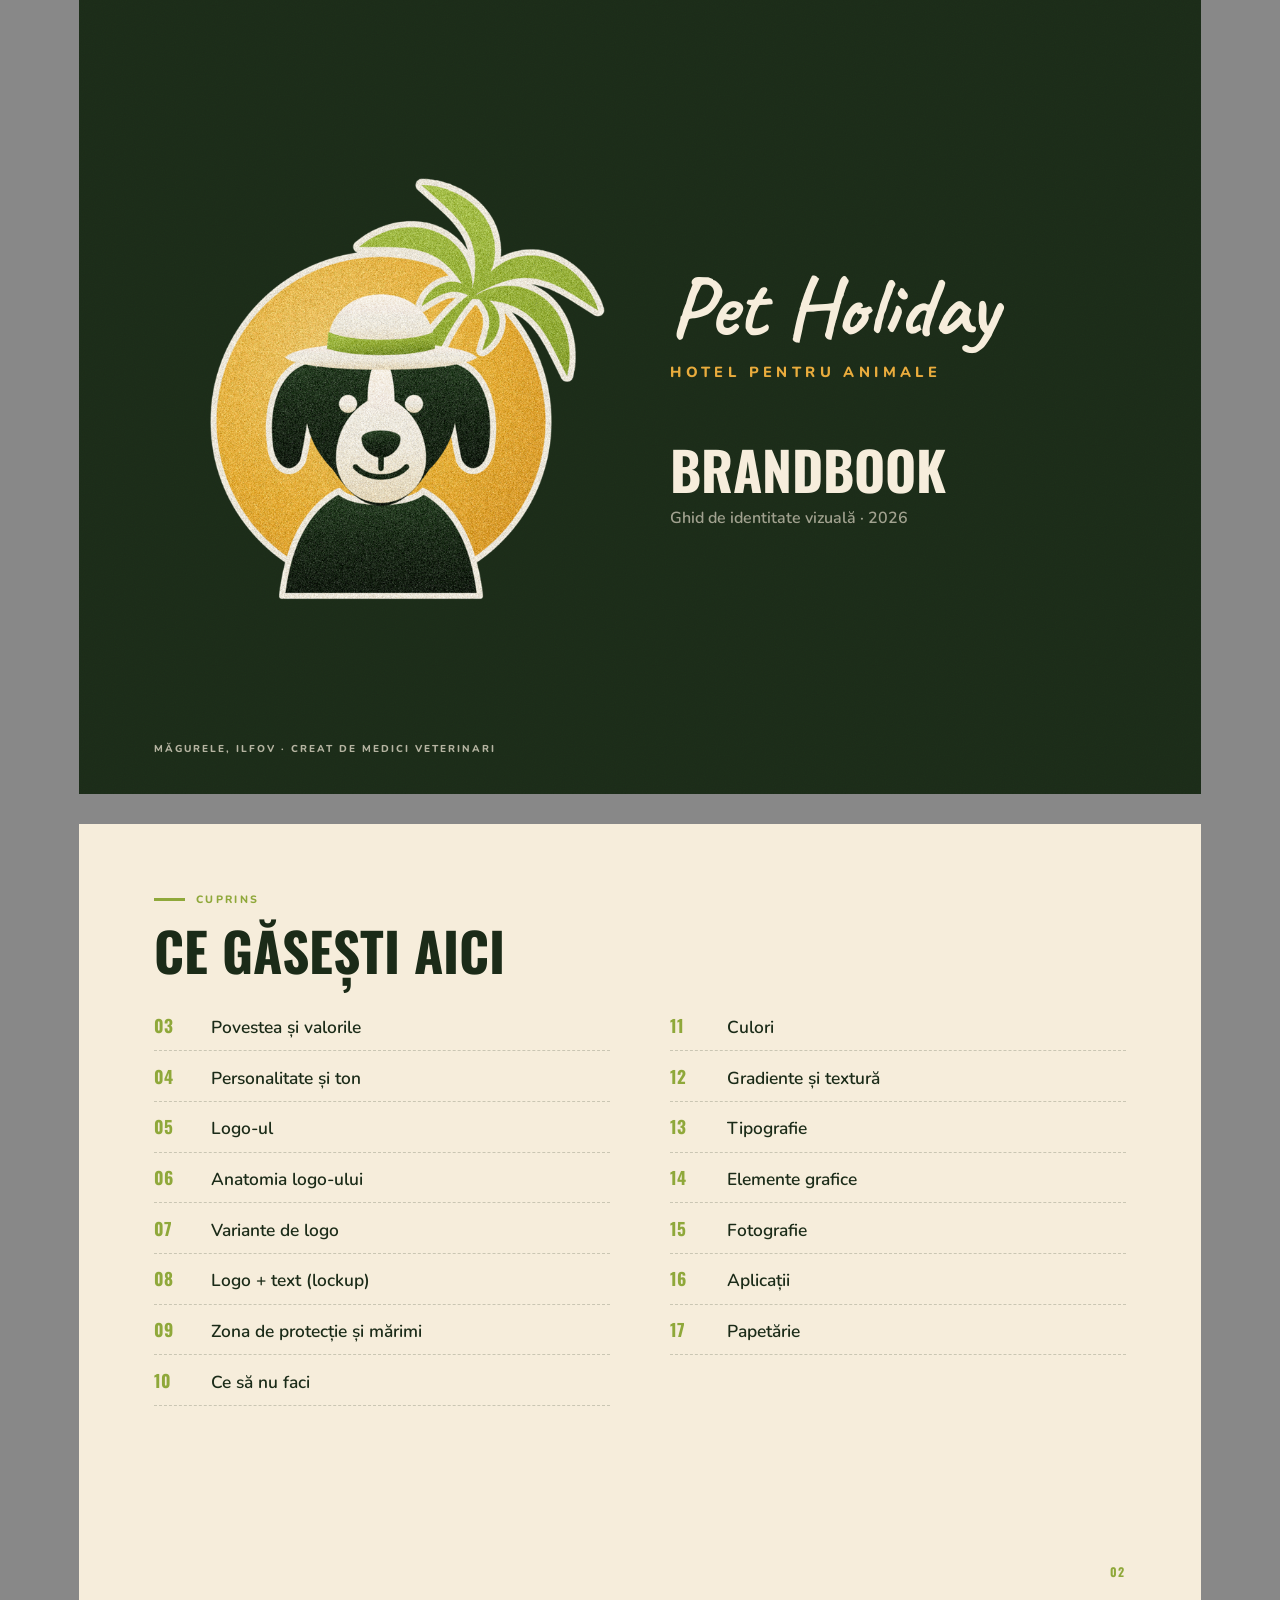
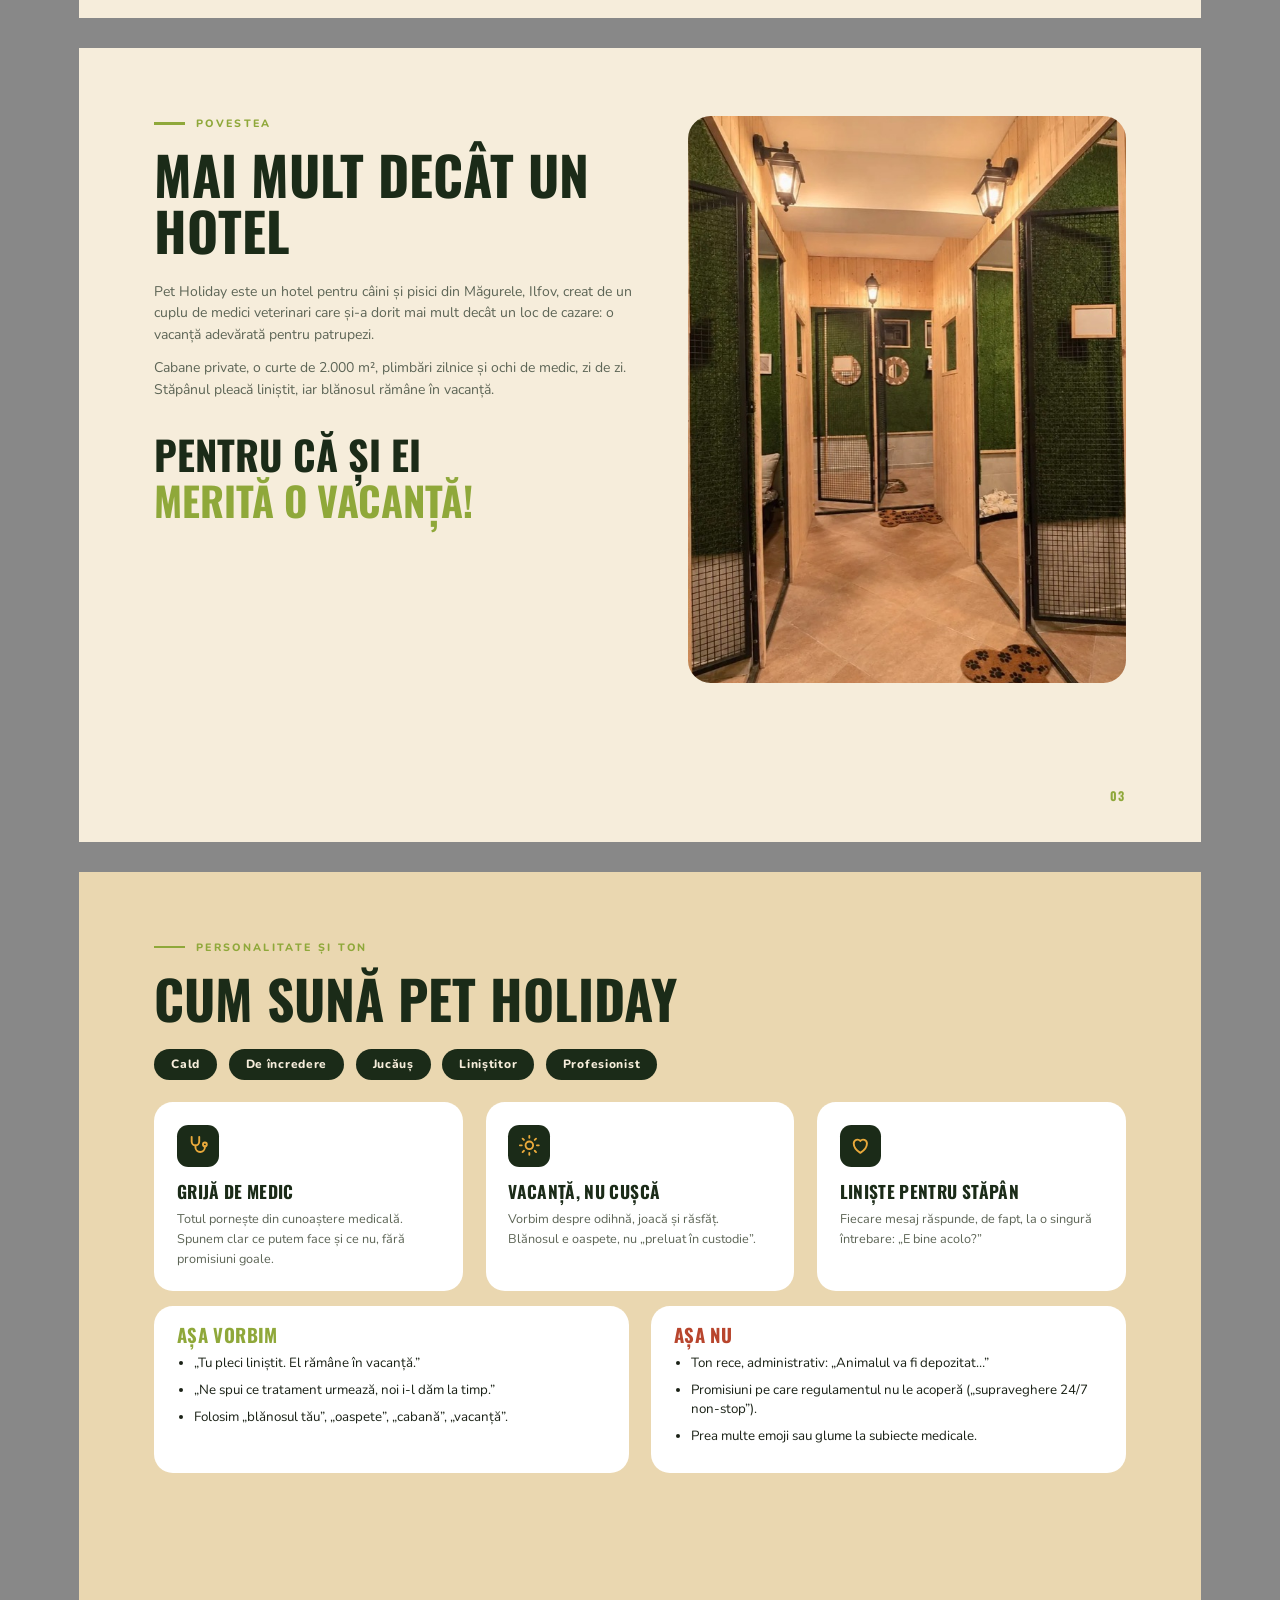
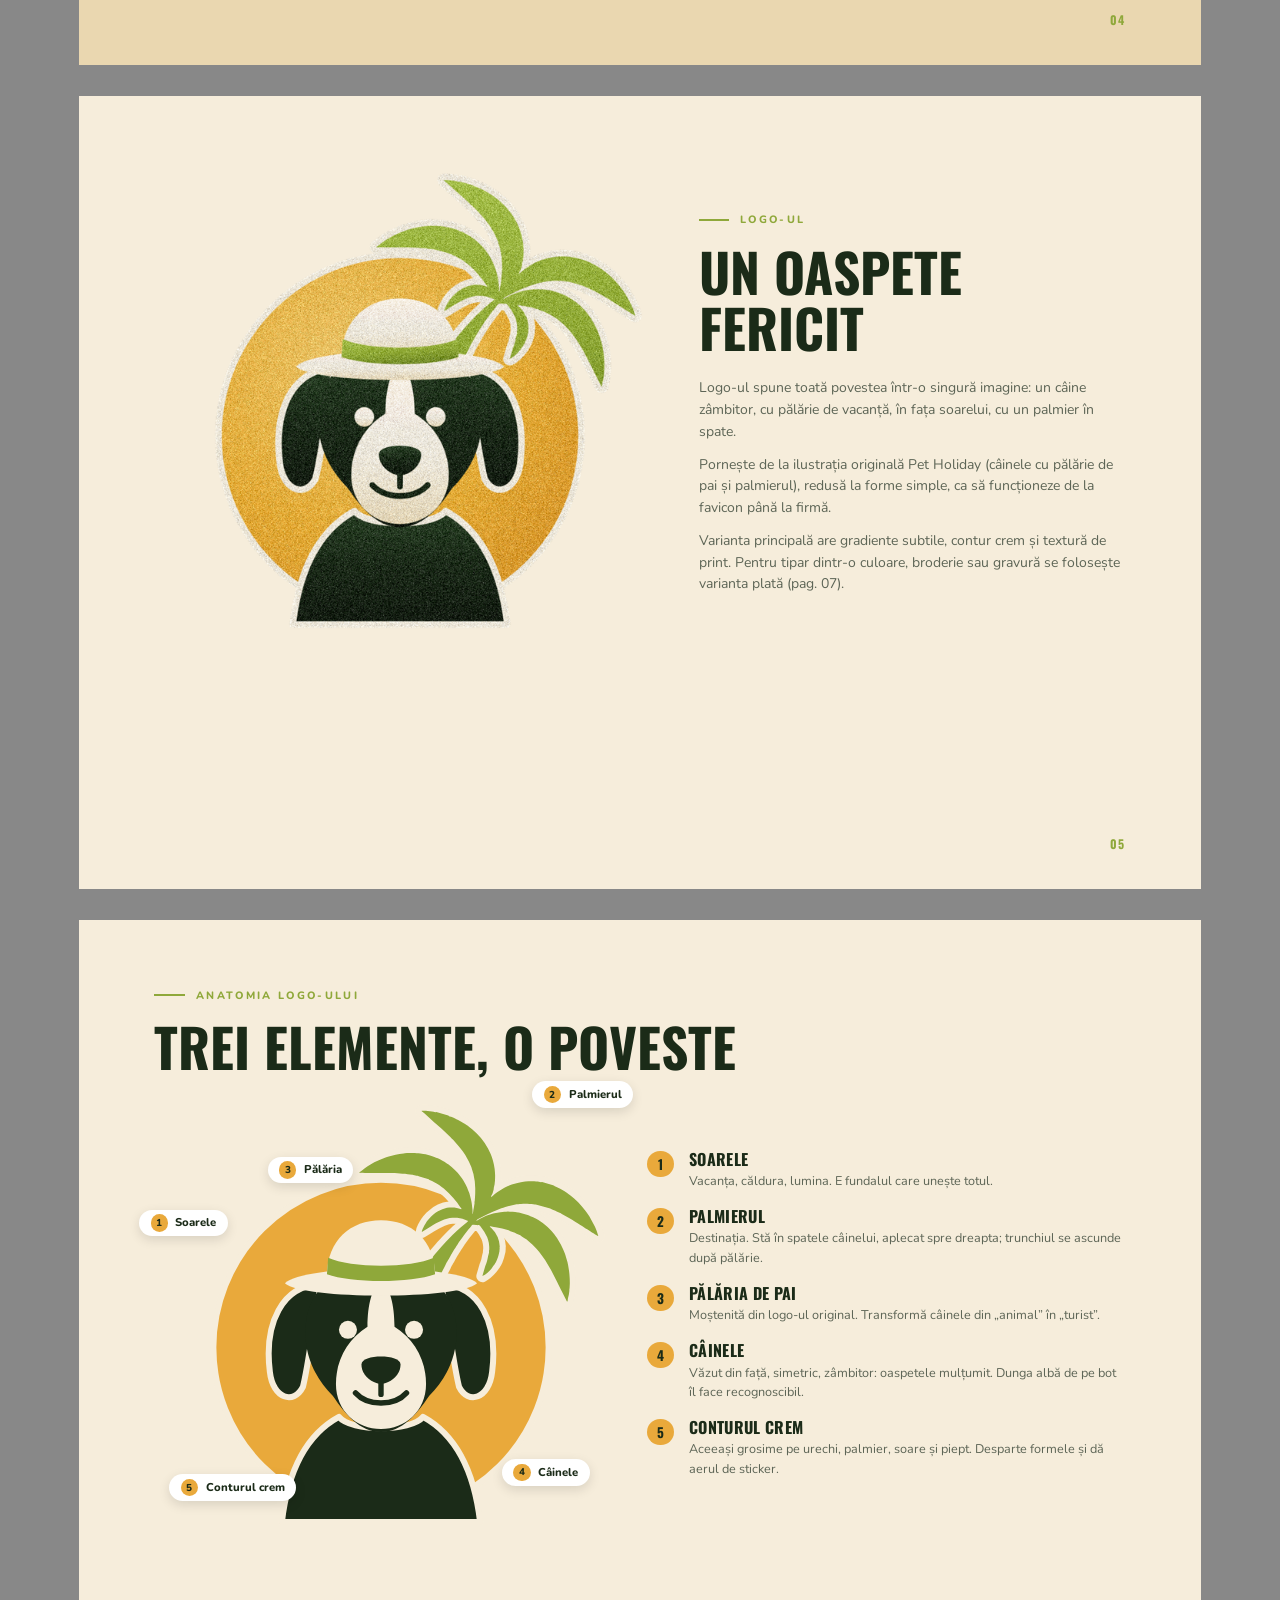
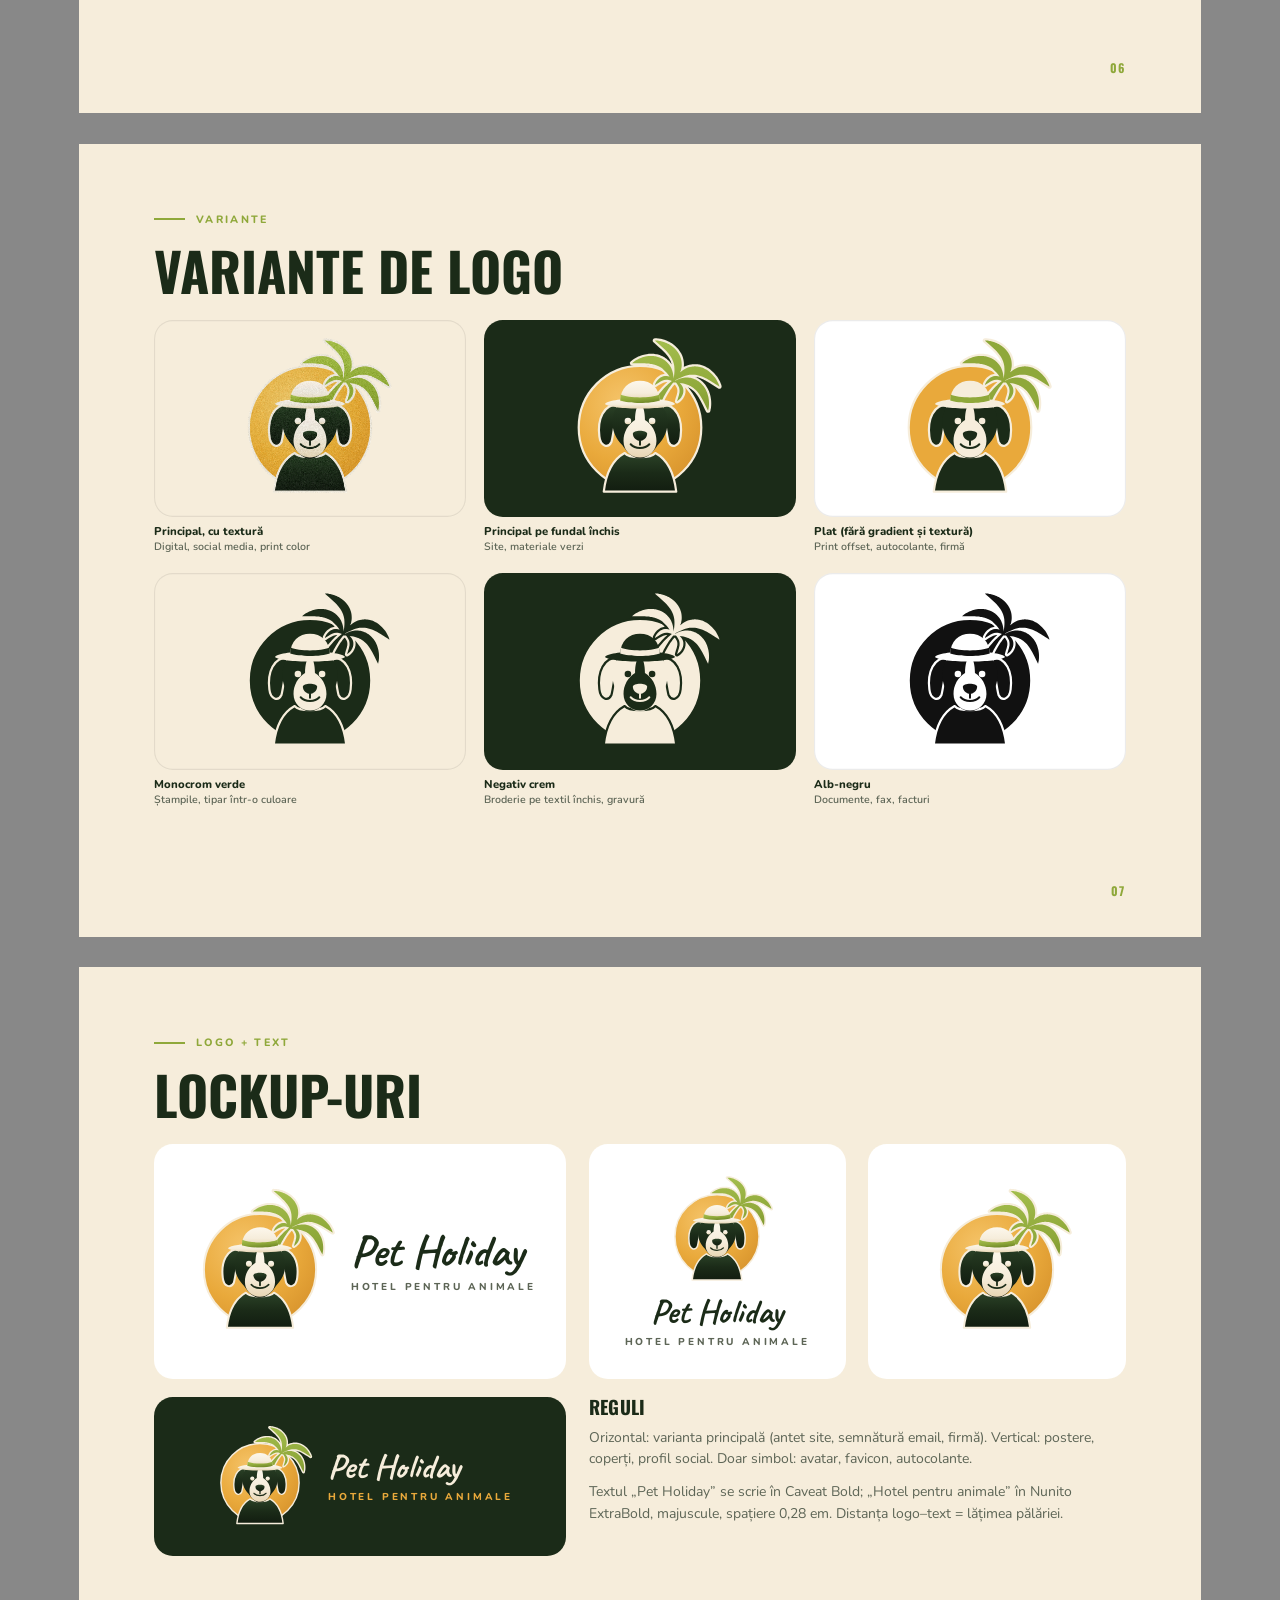
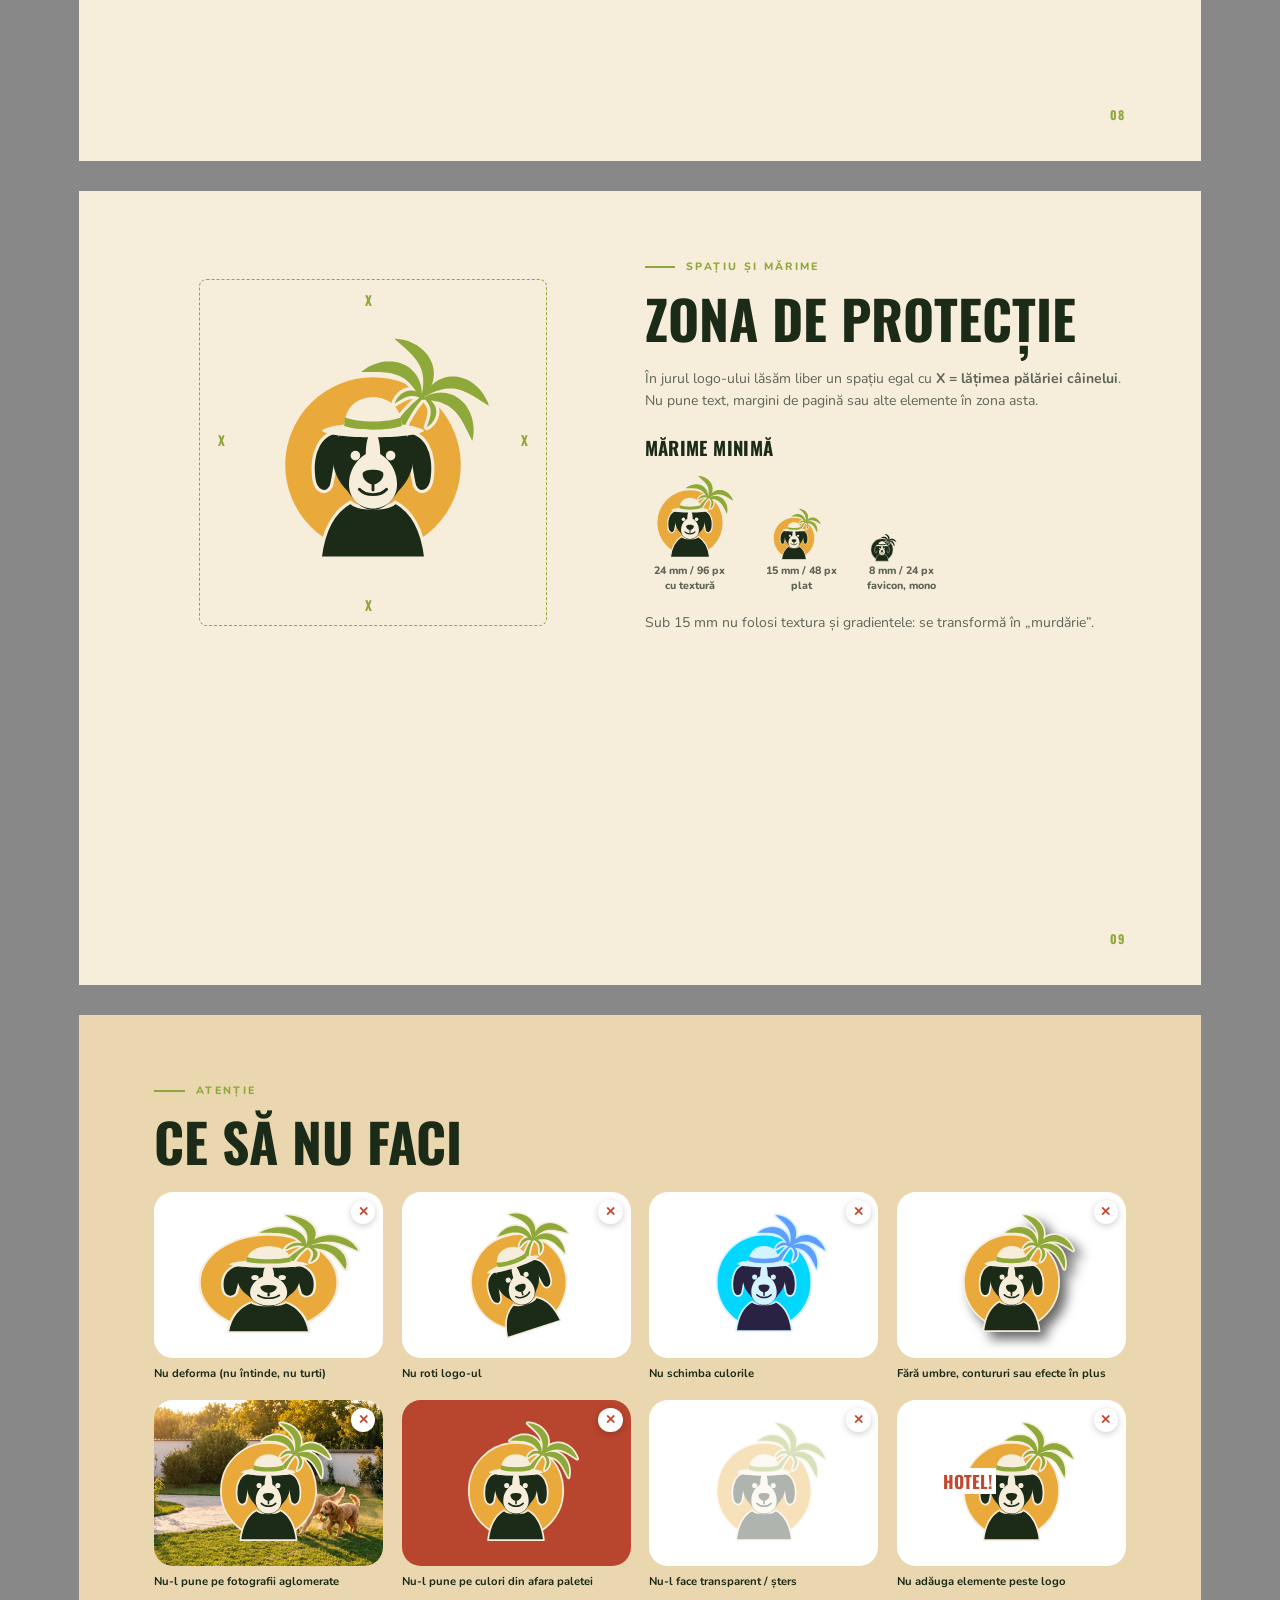
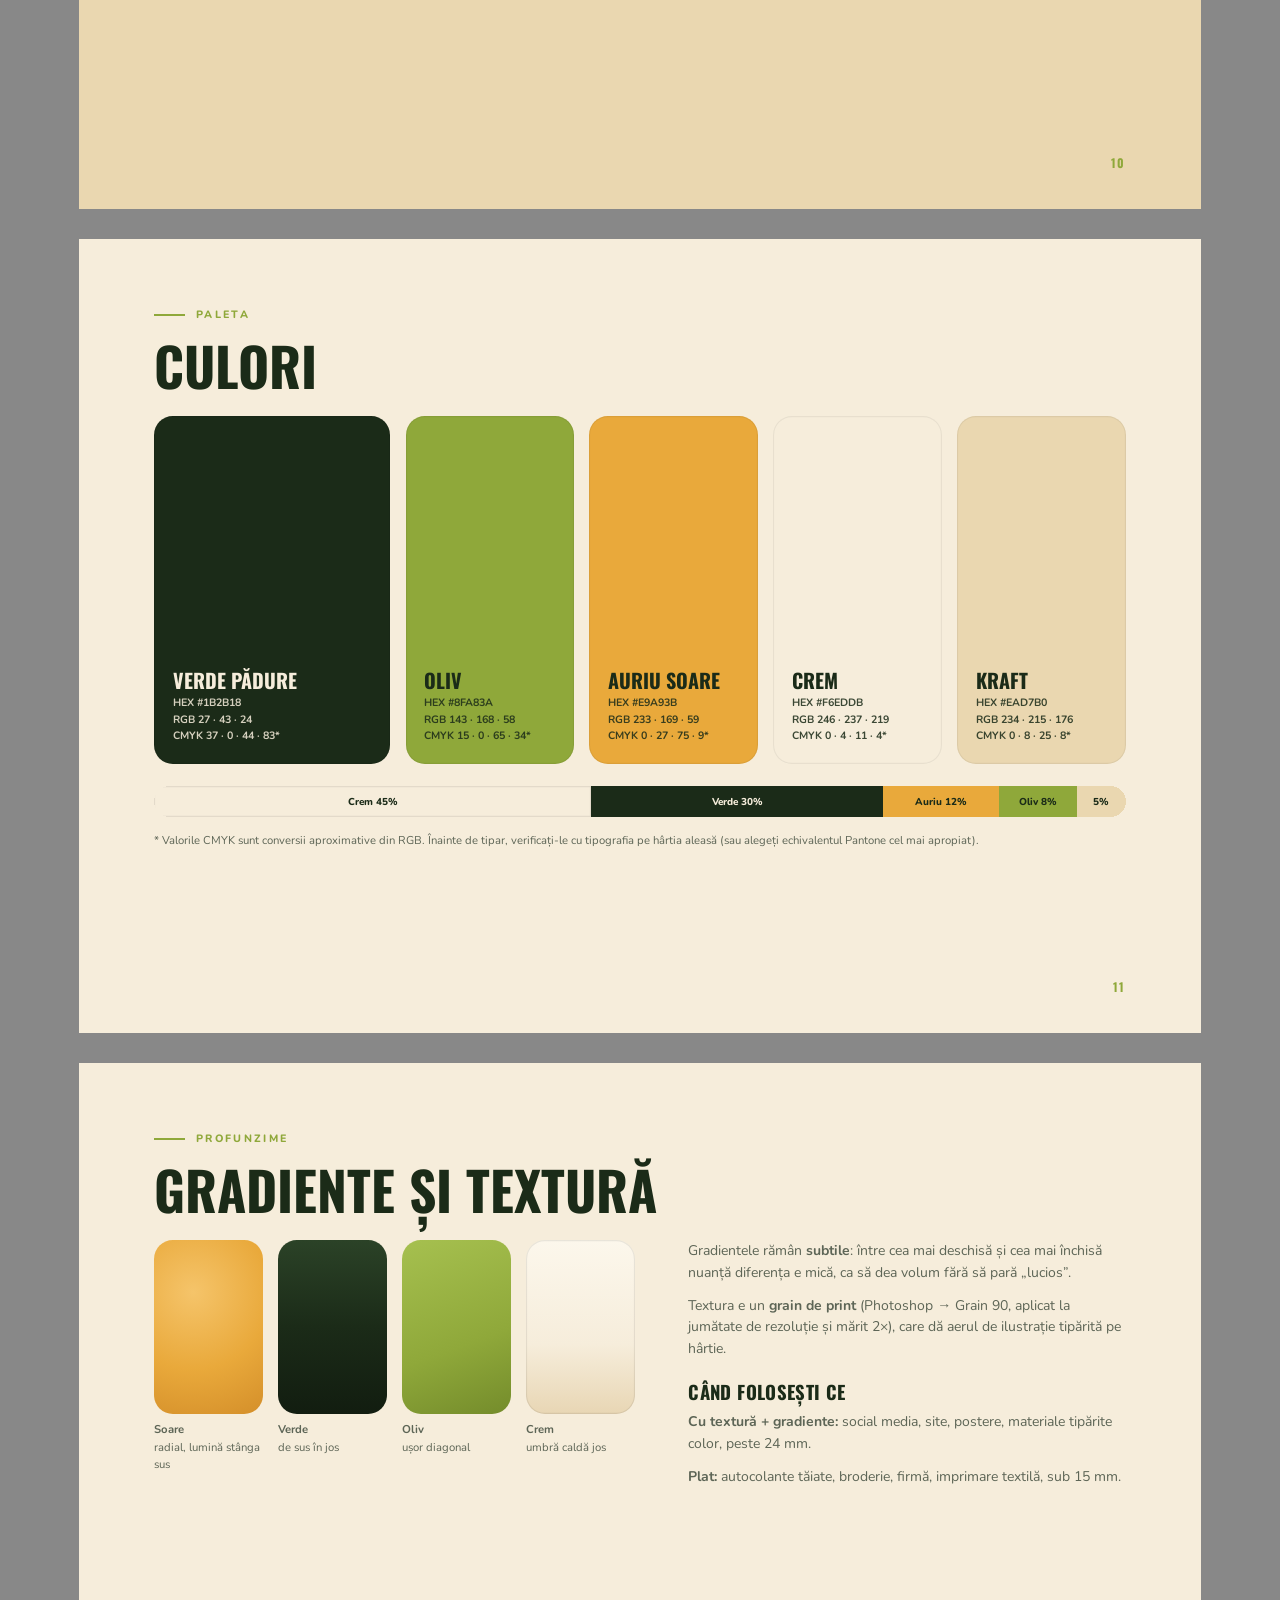
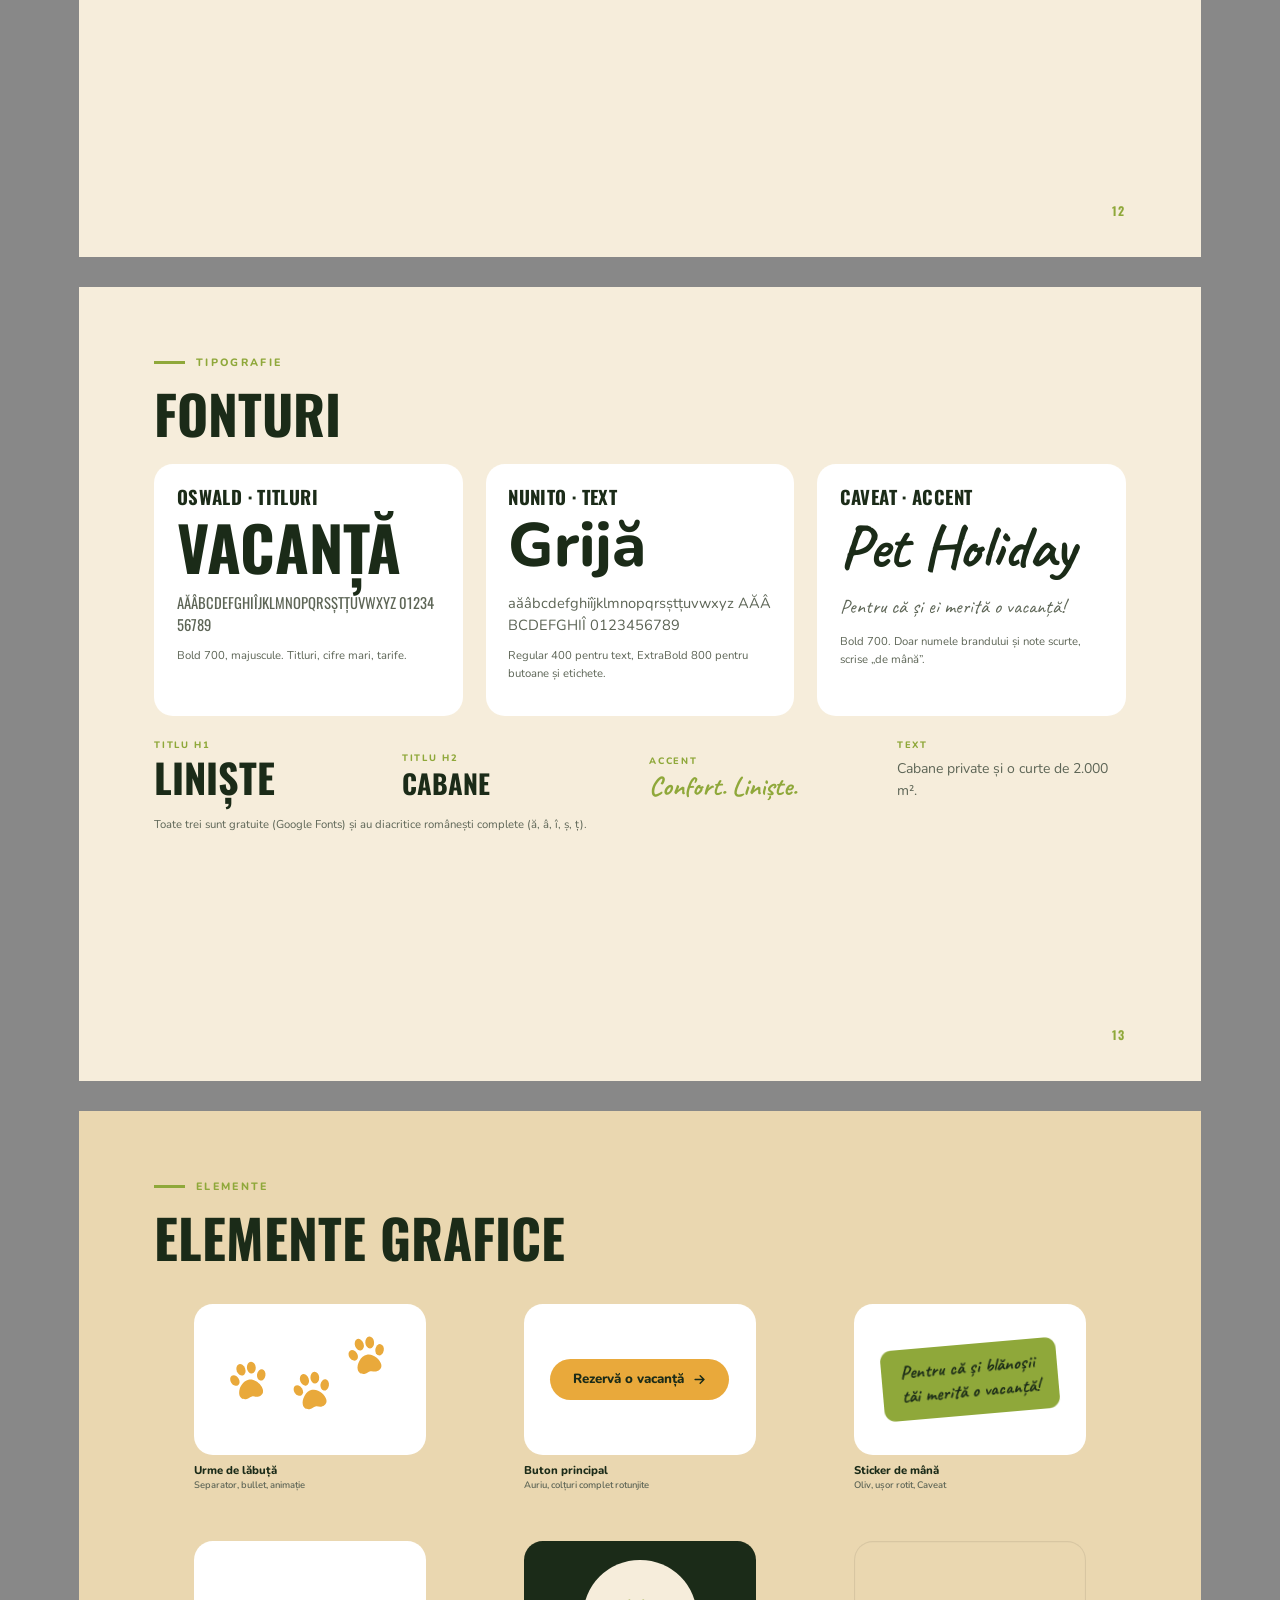
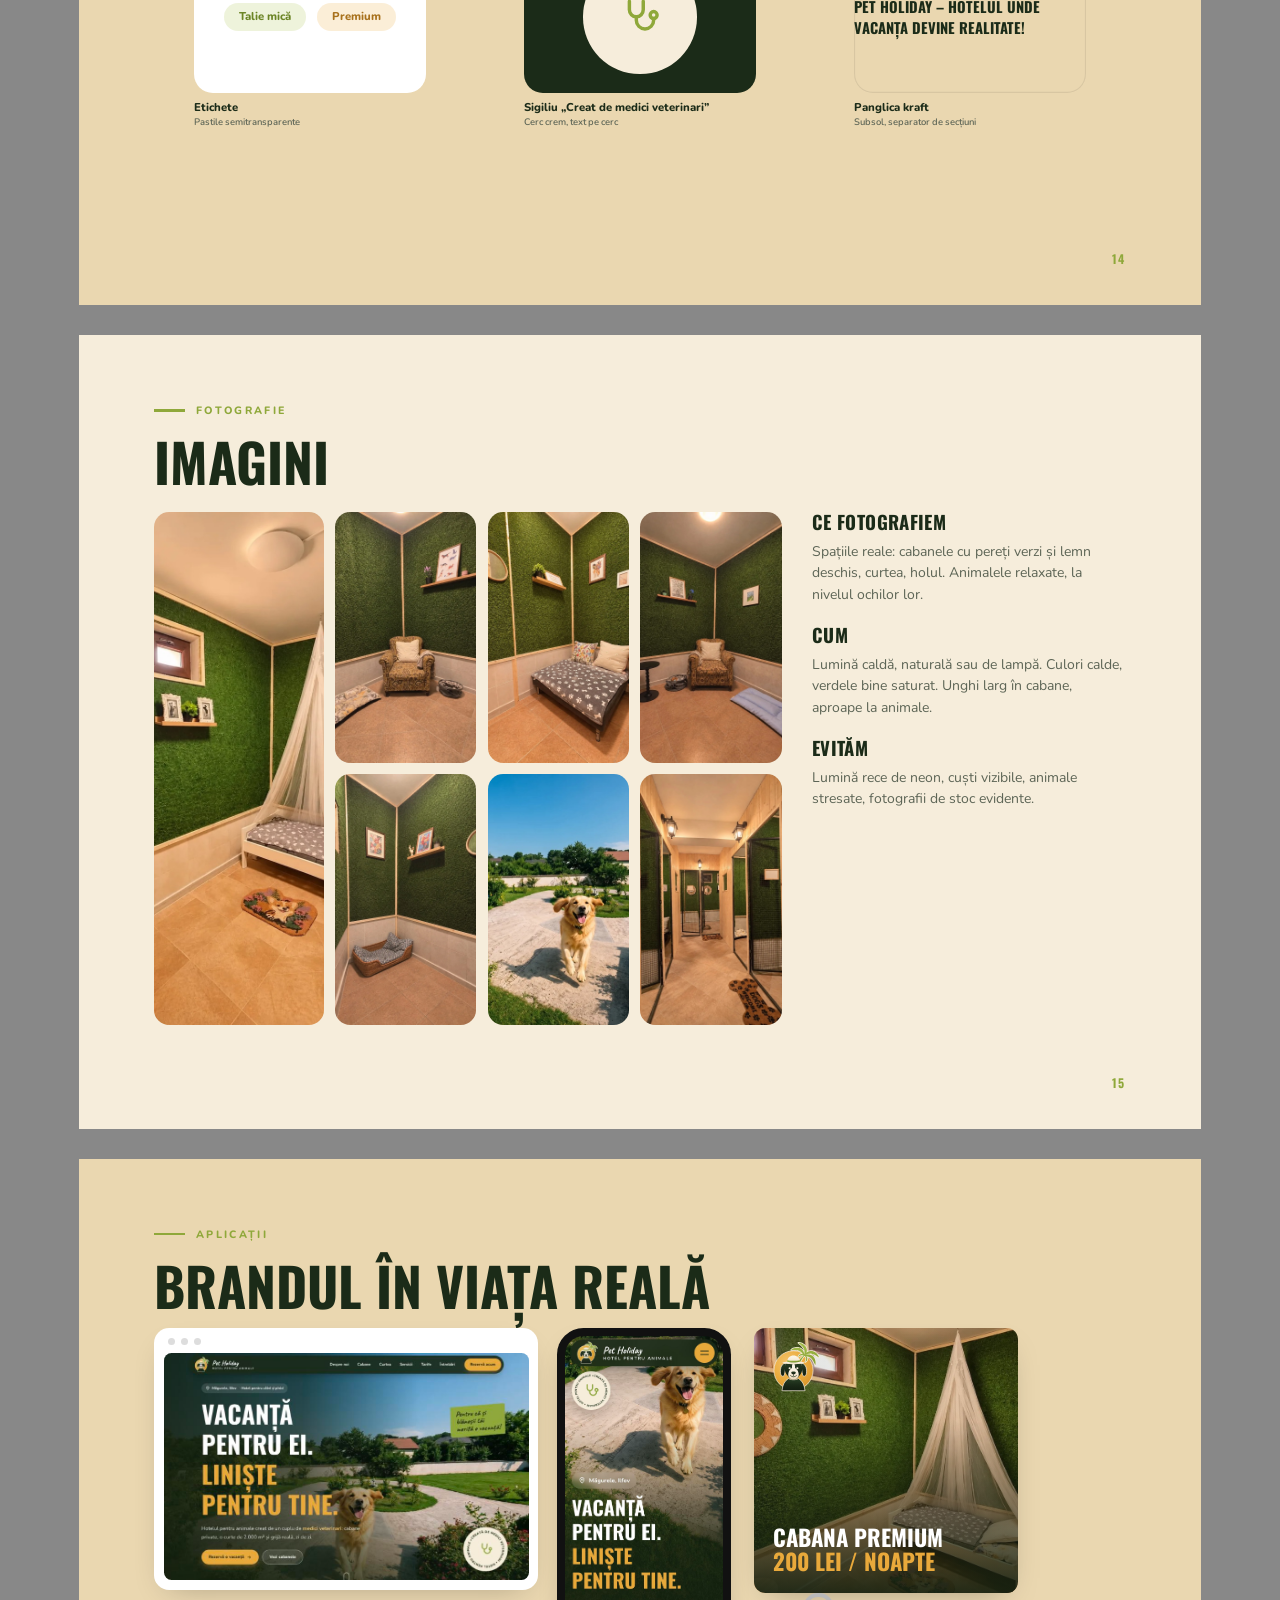
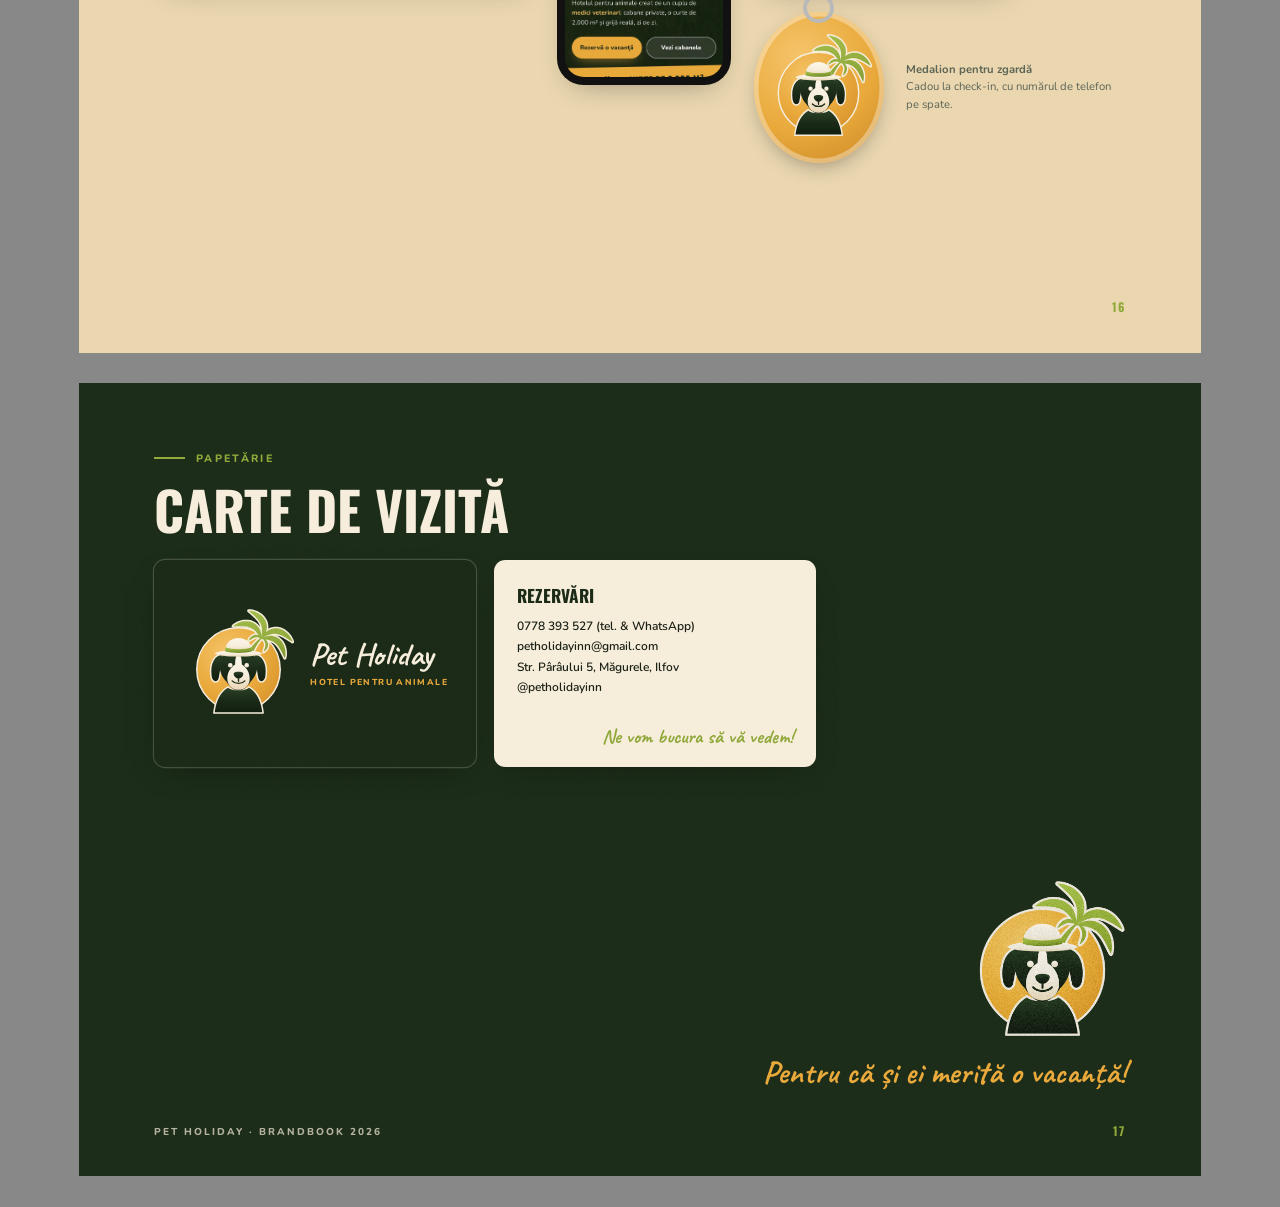
==== commit 67930081: "Rezervari pe WhatsApp la 0778 393 527, acelasi numar peste tot Co-Authored-By: Claude Opus 5.5 <nore" ====
--- a/brandbook/index.html
+++ b/brandbook/index.html
@@ -454,7 +454,7 @@
   <h2>Carte de vizită</h2>
   <div class="bcards">
     <div class="bc" style="background:var(--forest);box-shadow:0 0 0 .3mm rgba(246,237,219,.2), 0 3mm 8mm -4mm rgba(0,0,0,.5)"><div class="lock" style="height:100%;justify-content:center"><img src="assets/logo-gradient.svg" style="width:30mm;height:30mm" alt=""><div class="wm wmdark"><b style="font-size:24pt">Pet Holiday</b><small style="letter-spacing:.16em;font-size:6.5pt">Hotel pentru animale</small></div></div></div>
-    <div class="bc" style="background:var(--cream)"><div style="font:700 13pt Oswald;text-transform:uppercase;color:var(--forest)">Rezervări</div><div style="font:600 9pt/1.7 Nunito;color:var(--ink);margin-top:2mm">+40 778 393 527<br>petholidayinn@gmail.com<br>Str. Pârâului 5, Măgurele, Ilfov<br>@petholidayinn</div><div class="script" style="position:absolute;right:6mm;bottom:5mm;font-size:15pt;color:var(--olive)">Ne vom bucura să vă vedem!</div></div>
+    <div class="bc" style="background:var(--cream)"><div style="font:700 13pt Oswald;text-transform:uppercase;color:var(--forest)">Rezervări</div><div style="font:600 9pt/1.7 Nunito;color:var(--ink);margin-top:2mm">0778 393 527 (tel. &amp; WhatsApp)<br>petholidayinn@gmail.com<br>Str. Pârâului 5, Măgurele, Ilfov<br>@petholidayinn</div><div class="script" style="position:absolute;right:6mm;bottom:5mm;font-size:15pt;color:var(--olive)">Ne vom bucura să vă vedem!</div></div>
   </div>
   <div style="position:absolute;right:20mm;bottom:22mm;text-align:right"><img src="assets/logo-textura-1200.png" alt="" style="width:44mm;height:44mm;margin-left:auto"><div class="script" style="font-size:24pt;color:var(--gold);margin-top:2mm">Pentru că și ei merită o vacanță!</div></div>
   <div class="foot">Pet Holiday · Brandbook 2026</div>
